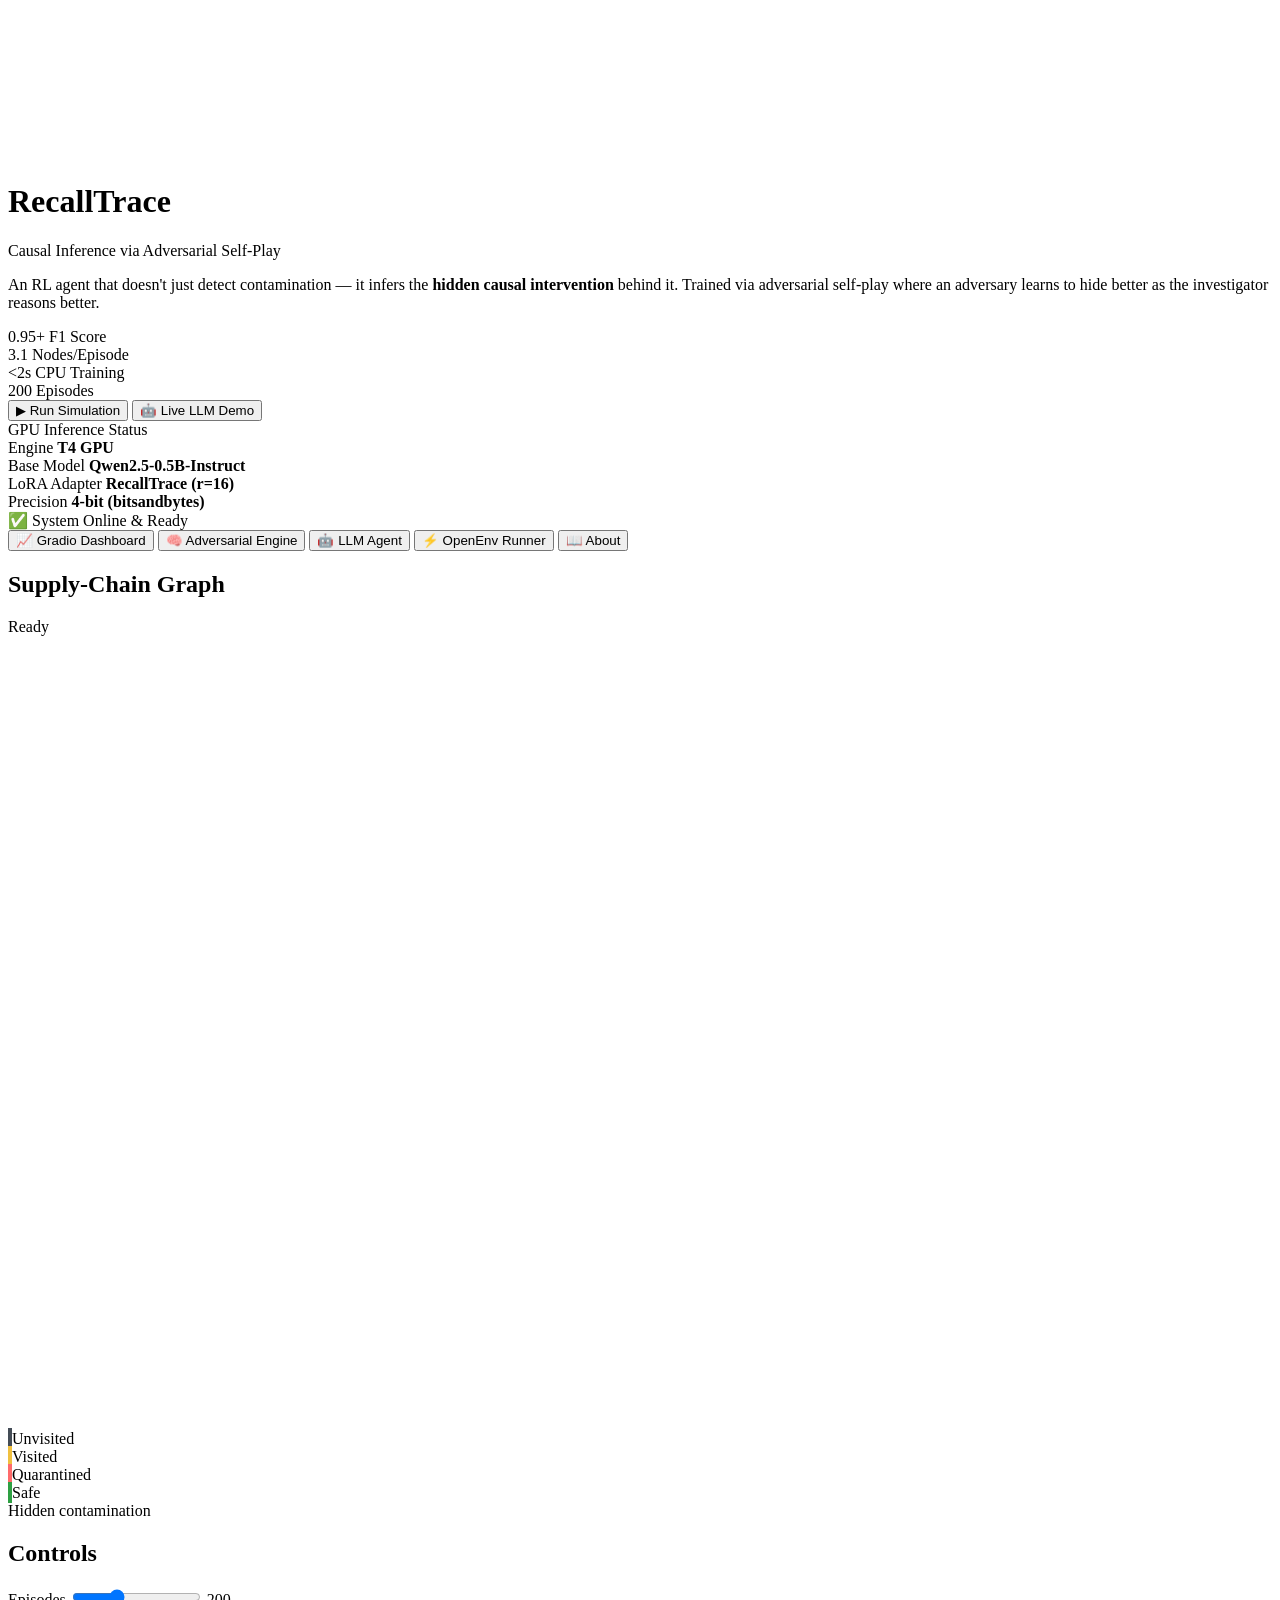
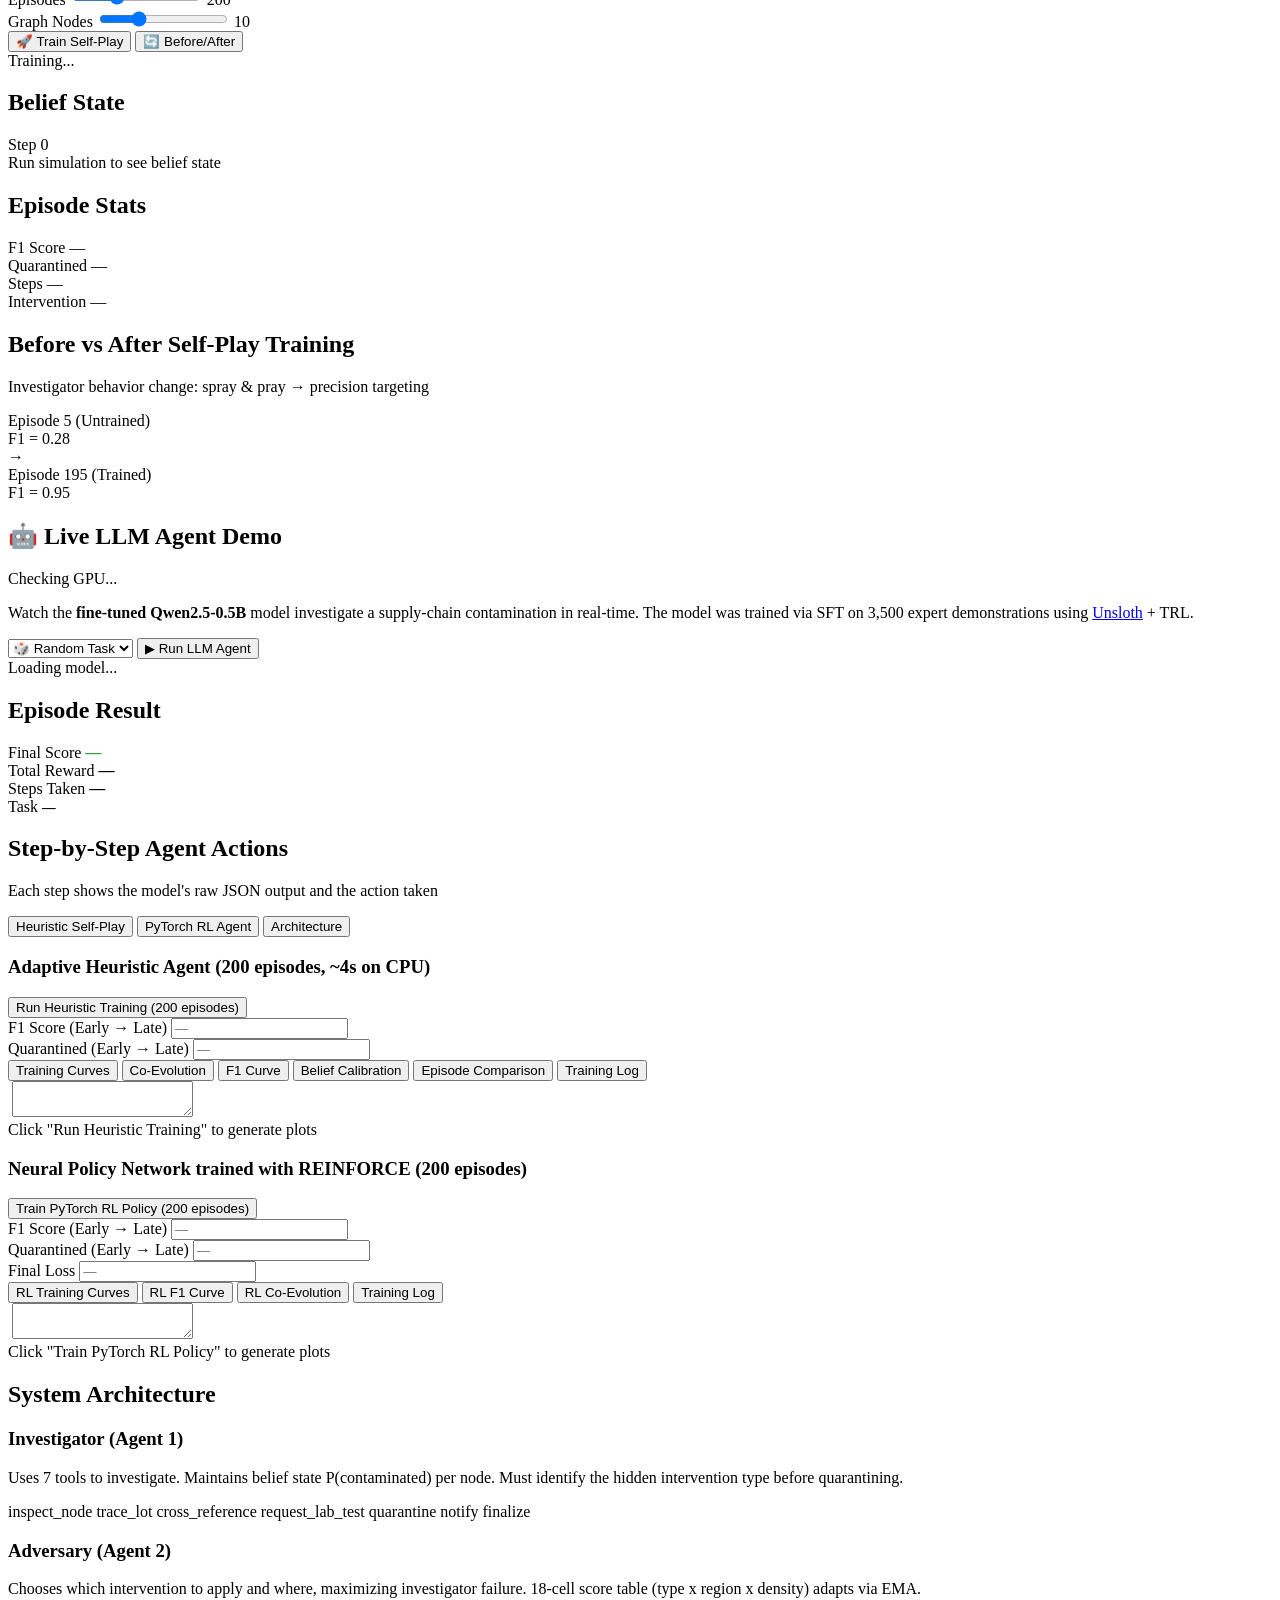
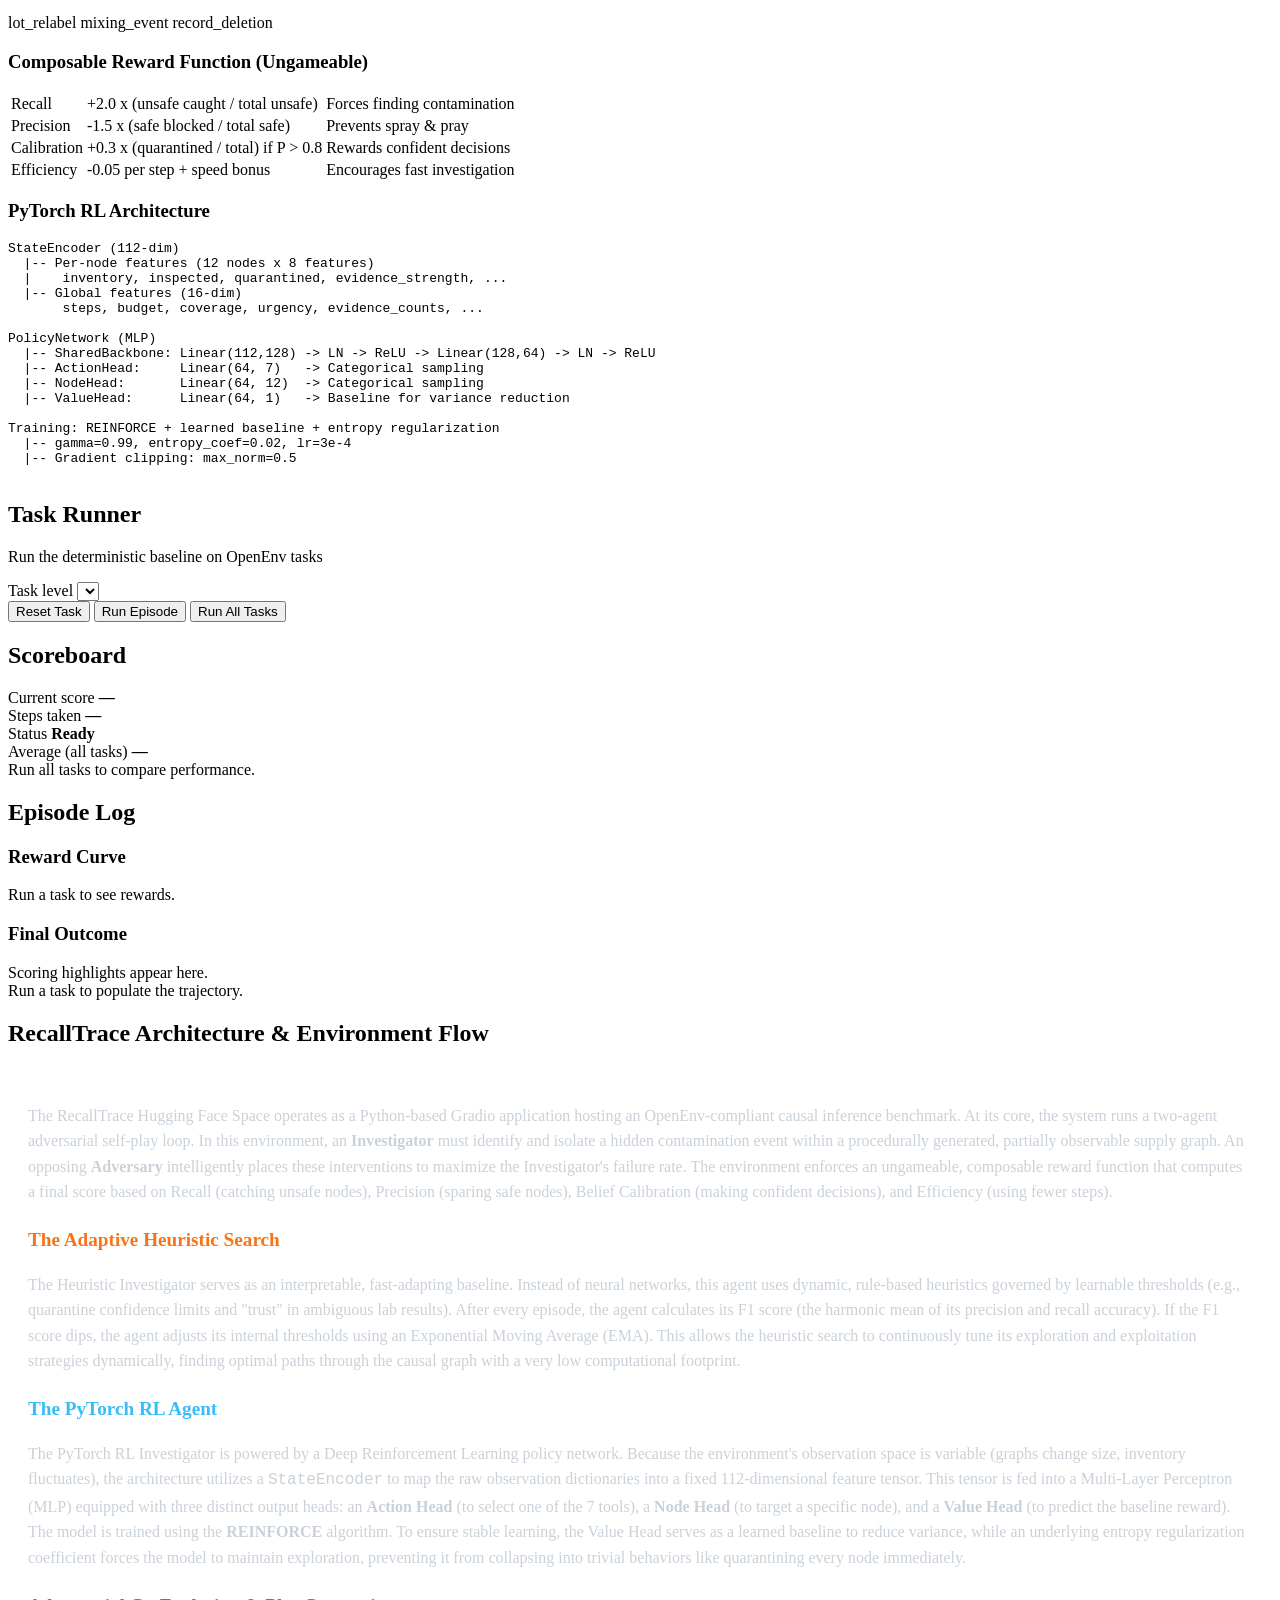
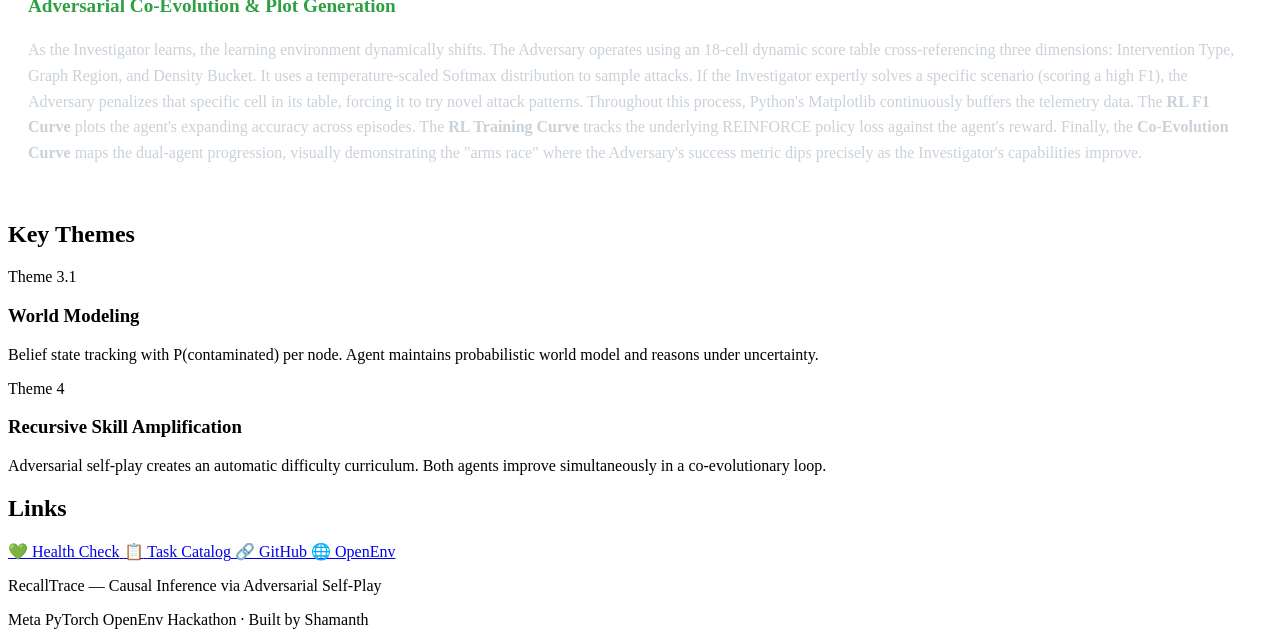
==== server/static/index.html @ dde51011 "feat: make Gradio Dashboard the default tab and add detailed architecture explanation" ====
<!DOCTYPE html>
<html lang="en">

<head>
  <meta charset="UTF-8">
  <meta name="viewport" content="width=device-width, initial-scale=1.0">
  <title>RecallTrace — Causal Inference via Adversarial Self-Play</title>
  <meta name="description"
    content="An RL agent that learns to infer hidden causal interventions in supply-chain contamination through adversarial self-play. Built for Meta PyTorch OpenEnv Hackathon.">
  <link rel="preconnect" href="https://fonts.googleapis.com">
  <link rel="preconnect" href="https://fonts.gstatic.com" crossorigin>
  <link
    href="https://fonts.googleapis.com/css2?family=Inter:wght@300;400;500;600;700;800;900&family=JetBrains+Mono:wght@400;500;600;700&display=swap"
    rel="stylesheet">
  <link rel="stylesheet" href="/static/styles.css?v=12">
</head>

<body>
  <!-- Particle canvas background -->
  <canvas id="particles-canvas"></canvas>

  <div class="page-shell">
    <!-- ===== HERO ===== -->
    <header class="hero" id="hero">
      <div class="hero-glow"></div>
      <div class="hero-layout">
        <div class="hero-content">
          <h1 class="animate-in delay-1">
            <span class="gradient-text">RecallTrace</span>
          </h1>
          <p class="hero-subtitle animate-in delay-2">Causal Inference via Adversarial Self-Play</p>
          <p class="hero-desc animate-in delay-3">
            An RL agent that doesn't just detect contamination — it infers the
            <strong>hidden causal intervention</strong> behind it. Trained via adversarial
            self-play where an adversary learns to hide better as the investigator reasons better.
          </p>
          <div class="hero-stats animate-in delay-4">
            <div class="stat-pill">
              <span class="stat-value" id="stat-f1">0.95+</span>
              <span class="stat-label">F1 Score</span>
            </div>
            <div class="stat-pill">
              <span class="stat-value" id="stat-nodes">3.1</span>
              <span class="stat-label">Nodes/Episode</span>
            </div>
            <div class="stat-pill">
              <span class="stat-value" id="stat-time">&lt;2s</span>
              <span class="stat-label">CPU Training</span>
            </div>
            <div class="stat-pill">
              <span class="stat-value" id="stat-episodes">200</span>
              <span class="stat-label">Episodes</span>
            </div>
          </div>
          <div class="hero-actions animate-in delay-5">
            <button class="btn btn-primary btn-glow" id="btn-run-simulation" onclick="switchTab('simulation')">
              <span class="btn-icon">▶</span> Run Simulation
            </button>
            <button class="btn btn-outline" onclick="switchTab('llmagent')">
              <span class="btn-icon">🤖</span> Live LLM Demo
            </button>
          </div>
        </div>

        <div class="hero-visual animate-in delay-3">
          <div class="glass-orb orb-1"></div>
          <div class="glass-orb orb-2"></div>
          <div class="hero-card">
            <div class="hc-header">
              <span class="hc-dot"></span>
              <span>GPU Inference Status</span>
            </div>
            <div class="hc-body">
              <div class="hc-line"><span>Engine</span> <strong>T4 GPU</strong></div>
              <div class="hc-line"><span>Base Model</span> <strong>Qwen2.5-0.5B-Instruct</strong></div>
              <div class="hc-line"><span>LoRA Adapter</span> <strong>RecallTrace (r=16)</strong></div>
              <div class="hc-line"><span>Precision</span> <strong>4-bit (bitsandbytes)</strong></div>
              <div class="hc-line hc-success">✅ System Online & Ready</div>
            </div>
          </div>
        </div>
      </div>
    </header>

    <!-- ===== TAB NAV ===== -->
    <nav class="tab-nav" id="tab-nav">
      <button class="tab-btn active" data-tab="training" onclick="switchTab('training')">
        <span class="tab-icon">📈</span> Gradio Dashboard
      </button>
      <button class="tab-btn" data-tab="simulation" onclick="switchTab('simulation')">
        <span class="tab-icon">🧠</span> Adversarial Engine
      </button>
      <button class="tab-btn" data-tab="llmagent" onclick="switchTab('llmagent')">
        <span class="tab-icon">🤖</span> LLM Agent
      </button>
      <button class="tab-btn" data-tab="openenv" onclick="switchTab('openenv')">
        <span class="tab-icon">⚡</span> OpenEnv Runner
      </button>
      <button class="tab-btn" data-tab="about" onclick="switchTab('about')">
        <span class="tab-icon">📖</span> About
      </button>
    </nav>

    <!-- ===== ADVERSARIAL ENGINE TAB ===== -->
    <section class="tab-content" id="tab-simulation">
      <div class="sim-grid">
        <!-- Left: Graph Visualization -->
        <div class="panel glass-panel">
          <div class="panel-header">
            <h2>Supply-Chain Graph</h2>
            <div class="panel-badge" id="sim-status-badge">Ready</div>
          </div>
          <div class="graph-container" id="graph-container">
            <svg id="graph-svg" viewBox="0 0 800 500" preserveAspectRatio="xMidYMid meet">
              <defs>
                <filter id="glow">
                  <feGaussianBlur stdDeviation="3" result="coloredBlur" />
                  <feMerge>
                    <feMergeNode in="coloredBlur" />
                    <feMergeNode in="SourceGraphic" />
                  </feMerge>
                </filter>
                <filter id="glow-strong">
                  <feGaussianBlur stdDeviation="6" result="coloredBlur" />
                  <feMerge>
                    <feMergeNode in="coloredBlur" />
                    <feMergeNode in="SourceGraphic" />
                  </feMerge>
                </filter>
                <marker id="arrowhead" markerWidth="10" markerHeight="7" refX="9" refY="3.5" orient="auto">
                  <polygon points="0 0, 10 3.5, 0 7" fill="rgba(255,255,255,0.2)" />
                </marker>
                <marker id="arrowhead-active" markerWidth="10" markerHeight="7" refX="9" refY="3.5" orient="auto">
                  <polygon points="0 0, 10 3.5, 0 7" fill="#58a6ff" />
                </marker>
                <linearGradient id="contam-gradient" x1="0%" y1="0%" x2="100%" y2="100%">
                  <stop offset="0%" style="stop-color:#ff6b6b;stop-opacity:0.4" />
                  <stop offset="100%" style="stop-color:#da3633;stop-opacity:0.1" />
                </linearGradient>
              </defs>
              <g id="graph-edges"></g>
              <g id="graph-nodes"></g>
              <g id="graph-labels"></g>
              <g id="graph-overlays"></g>
            </svg>
            <!-- Legend -->
            <div class="graph-legend">
              <div class="legend-item"><span class="legend-dot"
                  style="background:#21262d;border:2px solid #444c56"></span> Unvisited</div>
              <div class="legend-item"><span class="legend-dot"
                  style="background:#2d2a1a;border:2px solid #f0c040"></span> Visited</div>
              <div class="legend-item"><span class="legend-dot"
                  style="background:#da3633;border:2px solid #ff6b6b"></span> Quarantined</div>
              <div class="legend-item"><span class="legend-dot"
                  style="background:#1a3a2a;border:2px solid #2ea043"></span> Safe</div>
              <div class="legend-item"><span class="legend-ring"></span> Hidden contamination</div>
            </div>
          </div>
        </div>

        <!-- Right: Controls + Belief State -->
        <div class="sim-right">
          <!-- Controls -->
          <div class="panel glass-panel">
            <div class="panel-header">
              <h2>Controls</h2>
            </div>
            <div class="control-group">
              <div class="control-row">
                <label class="control-label">Episodes</label>
                <input type="range" id="episode-slider" min="50" max="500" value="200" step="50" class="range-input">
                <span class="range-value" id="episode-value">200</span>
              </div>
              <div class="control-row">
                <label class="control-label">Graph Nodes</label>
                <input type="range" id="nodes-slider" min="6" max="20" value="10" step="2" class="range-input">
                <span class="range-value" id="nodes-value">10</span>
              </div>
              <div class="btn-group">
                <button class="btn btn-primary btn-glow" id="btn-train" onclick="runSelfPlay()">
                  <span class="btn-icon">🚀</span> Train Self-Play
                </button>
                <button class="btn btn-secondary" id="btn-replay" onclick="runReplay()">
                  <span class="btn-icon">🔄</span> Before/After
                </button>
              </div>
            </div>
            <!-- Progress -->
            <div class="progress-container hidden" id="progress-container">
              <div class="progress-bar">
                <div class="progress-fill" id="progress-fill"></div>
              </div>
              <span class="progress-text" id="progress-text">Training...</span>
            </div>
          </div>

          <!-- Belief State -->
          <div class="panel glass-panel">
            <div class="panel-header">
              <h2>Belief State</h2>
              <div class="panel-badge" id="belief-step">Step 0</div>
            </div>
            <div class="belief-bars" id="belief-bars">
              <div class="belief-empty">Run simulation to see belief state</div>
            </div>
          </div>

          <!-- Episode Stats -->
          <div class="panel glass-panel">
            <div class="panel-header">
              <h2>Episode Stats</h2>
            </div>
            <div class="stats-grid" id="episode-stats">
              <div class="mini-stat">
                <span class="mini-stat-label">F1 Score</span>
                <span class="mini-stat-value" id="ep-f1">—</span>
              </div>
              <div class="mini-stat">
                <span class="mini-stat-label">Quarantined</span>
                <span class="mini-stat-value" id="ep-quarantined">—</span>
              </div>
              <div class="mini-stat">
                <span class="mini-stat-label">Steps</span>
                <span class="mini-stat-value" id="ep-steps">—</span>
              </div>
              <div class="mini-stat">
                <span class="mini-stat-label">Intervention</span>
                <span class="mini-stat-value" id="ep-intervention">—</span>
              </div>
            </div>
          </div>
        </div>
      </div>

      <!-- Before / After Comparison -->
      <div class="panel glass-panel comparison-panel hidden" id="comparison-panel">
        <div class="panel-header">
          <h2>Before vs After Self-Play Training</h2>
          <p class="panel-subtitle">Investigator behavior change: spray & pray → precision targeting</p>
        </div>
        <div class="comparison-grid">
          <div class="comparison-card bad">
            <div class="comparison-title">
              <span class="comparison-dot red"></span>
              Episode <span id="comp-early-ep">5</span> (Untrained)
            </div>
            <div class="comparison-f1" id="comp-early-f1">F1 = 0.28</div>
            <div class="comparison-stats" id="comp-early-stats"></div>
          </div>
          <div class="comparison-arrow">→</div>
          <div class="comparison-card good">
            <div class="comparison-title">
              <span class="comparison-dot green"></span>
              Episode <span id="comp-late-ep">195</span> (Trained)
            </div>
            <div class="comparison-f1" id="comp-late-f1">F1 = 0.95</div>
            <div class="comparison-stats" id="comp-late-stats"></div>
          </div>
        </div>
      </div>
    </section>

    <!-- ===== LLM AGENT TAB ===== -->
    <section class="tab-content" id="tab-llmagent">
      <div class="llm-hero">
        <div class="panel glass-panel">
          <div class="panel-header">
            <h2>🤖 Live LLM Agent Demo</h2>
            <div class="panel-badge" id="llm-status-badge">Checking GPU...</div>
          </div>
          <p class="llm-desc">
            Watch the <strong>fine-tuned Qwen2.5-0.5B</strong> model investigate a supply-chain
            contamination in real-time. The model was trained via SFT on 3,500 expert demonstrations
            using <a href="https://github.com/unslothai/unsloth" target="_blank">Unsloth</a> + TRL.
          </p>
          <div class="llm-controls">
            <select id="llm-task-select" class="llm-select">
              <option value="">🎲 Random Task</option>
            </select>
            <button class="btn btn-primary btn-glow" id="btn-llm-run" onclick="runLLMEpisode()">
              <span class="btn-icon">▶</span> Run LLM Agent
            </button>
          </div>
          <div class="progress-container hidden" id="llm-progress">
            <div class="progress-bar">
              <div class="progress-fill" id="llm-progress-fill"></div>
            </div>
            <span class="progress-text" id="llm-progress-text">Loading model...</span>
          </div>
        </div>
      </div>

      <!-- Results -->
      <div class="llm-results hidden" id="llm-results">
        <!-- Score Cards -->
        <div class="panel glass-panel">
          <div class="panel-header">
            <h2>Episode Result</h2>
          </div>
          <div class="score-grid">
            <div class="score-card">
              <span>Final Score</span>
              <strong id="llm-score" style="color:#2ea043">—</strong>
            </div>
            <div class="score-card">
              <span>Total Reward</span>
              <strong id="llm-reward">—</strong>
            </div>
            <div class="score-card">
              <span>Steps Taken</span>
              <strong id="llm-steps">—</strong>
            </div>
            <div class="score-card">
              <span>Task</span>
              <strong id="llm-task-name" style="font-size:0.85em">—</strong>
            </div>
          </div>
        </div>

        <!-- Step-by-Step Log -->
        <div class="panel glass-panel">
          <div class="panel-header">
            <h2>Step-by-Step Agent Actions</h2>
            <p class="panel-subtitle">Each step shows the model's raw JSON output and the action taken</p>
          </div>
          <div id="llm-episode-log" class="oe-log-area"></div>
        </div>
      </div>
    </section>

    <!-- ===== GRADIO DASHBOARD TAB ===== -->
    <section class="tab-content active" id="tab-training">
      
      <!-- Inner Tabs -->
      <nav class="inner-tab-nav" id="gradio-tab-nav">
        <button class="inner-tab-btn active" data-tab="g-heuristic" onclick="switchGradioTab('g-heuristic')">Heuristic Self-Play</button>
        <button class="inner-tab-btn" data-tab="g-rl" onclick="switchGradioTab('g-rl')">PyTorch RL Agent</button>
        <button class="inner-tab-btn" data-tab="g-arch" onclick="switchGradioTab('g-arch')">Architecture</button>
      </nav>

      <!-- 1. Heuristic Tab -->
      <div class="gradio-tab-content active" id="tab-g-heuristic">
        <h3 class="gradio-section-title">Adaptive Heuristic Agent (200 episodes, ~4s on CPU)</h3>
        <button class="gradio-run-btn" id="btn-run-heuristic" onclick="runGradioHeuristic()">Run Heuristic Training (200 episodes)</button>
        
        <div class="gradio-stats-row">
          <div class="gradio-stat-box">
            <label>F1 Score (Early → Late)</label>
            <input type="text" id="g-heu-f1" readonly placeholder="—">
          </div>
          <div class="gradio-stat-box">
            <label>Quarantined (Early → Late)</label>
            <input type="text" id="g-heu-q" readonly placeholder="—">
          </div>
        </div>

        <nav class="plot-tab-nav" id="heu-plot-nav">
          <button class="plot-tab-btn active" onclick="switchPlot('heu', 'Training Curves', this)">Training Curves</button>
          <button class="plot-tab-btn" onclick="switchPlot('heu', 'Co-Evolution', this)">Co-Evolution</button>
          <button class="plot-tab-btn" onclick="switchPlot('heu', 'F1 Curve', this)">F1 Curve</button>
          <button class="plot-tab-btn" onclick="switchPlot('heu', 'Belief Calibration', this)">Belief Calibration</button>
          <button class="plot-tab-btn" onclick="switchPlot('heu', 'Episode Comparison', this)">Episode Comparison</button>
          <button class="plot-tab-btn" onclick="switchPlot('heu', 'Training Log', this)">Training Log</button>
        </nav>

        <div class="plot-container">
          <img id="heu-plot-img" class="gradio-plot-img hidden" src="" />
          <textarea id="heu-plot-log" class="gradio-log hidden" readonly></textarea>
          <div id="heu-plot-placeholder" class="chart-empty">Click "Run Heuristic Training" to generate plots</div>
        </div>
      </div>

      <!-- 2. PyTorch RL Agent Tab -->
      <div class="gradio-tab-content hidden" id="tab-g-rl">
        <h3 class="gradio-section-title">Neural Policy Network trained with REINFORCE (200 episodes)</h3>
        <button class="gradio-run-btn" id="btn-run-rl" onclick="runGradioRL()">Train PyTorch RL Policy (200 episodes)</button>
        
        <div class="gradio-stats-row">
          <div class="gradio-stat-box">
            <label>F1 Score (Early → Late)</label>
            <input type="text" id="g-rl-f1" readonly placeholder="—">
          </div>
          <div class="gradio-stat-box">
            <label>Quarantined (Early → Late)</label>
            <input type="text" id="g-rl-q" readonly placeholder="—">
          </div>
          <div class="gradio-stat-box">
            <label>Final Loss</label>
            <input type="text" id="g-rl-loss" readonly placeholder="—">
          </div>
        </div>

        <nav class="plot-tab-nav" id="rl-plot-nav">
          <button class="plot-tab-btn active" onclick="switchPlot('rl', 'RL Training Curves', this)">RL Training Curves</button>
          <button class="plot-tab-btn" onclick="switchPlot('rl', 'RL F1 Curve', this)">RL F1 Curve</button>
          <button class="plot-tab-btn" onclick="switchPlot('rl', 'RL Co-Evolution', this)">RL Co-Evolution</button>
          <button class="plot-tab-btn" onclick="switchPlot('rl', 'Training Log', this)">Training Log</button>
        </nav>

        <div class="plot-container">
          <img id="rl-plot-img" class="gradio-plot-img hidden" src="" />
          <textarea id="rl-plot-log" class="gradio-log hidden" readonly></textarea>
          <div id="rl-plot-placeholder" class="chart-empty">Click "Train PyTorch RL Policy" to generate plots</div>
        </div>
      </div>

      <!-- 3. Architecture Tab -->
      <div class="gradio-tab-content hidden" id="tab-g-arch">
        <div class="arch-container">
            <h2 class="arch-title">System Architecture</h2>

            <div class="arch-grid">
                <div class="arch-card">
                    <h3 class="arch-agent-1">Investigator (Agent 1)</h3>
                    <p>Uses 7 tools to investigate. Maintains belief state P(contaminated) per node. Must identify the hidden intervention type before quarantining.</p>
                    <div class="tool-badges">
                        <span class="tool-badge">inspect_node</span> <span class="tool-badge">trace_lot</span>
                        <span class="tool-badge">cross_reference</span> <span class="tool-badge">request_lab_test</span>
                        <span class="tool-badge">quarantine</span> <span class="tool-badge">notify</span> <span class="tool-badge">finalize</span>
                    </div>
                </div>

                <div class="arch-card">
                    <h3 class="arch-agent-2">Adversary (Agent 2)</h3>
                    <p>Chooses which intervention to apply and where, maximizing investigator failure. 18-cell score table (type x region x density) adapts via EMA.</p>
                    <div class="tool-badges">
                        <span class="adv-badge">lot_relabel</span> <span class="adv-badge">mixing_event</span> <span class="adv-badge">record_deletion</span>
                    </div>
                </div>
            </div>

            <div class="arch-reward-card">
                <h3 class="arch-reward-title">Composable Reward Function (Ungameable)</h3>
                <table class="arch-table">
                    <tr><td class="r-recall">Recall</td><td>+2.0 x (unsafe caught / total unsafe)</td><td class="r-desc">Forces finding contamination</td></tr>
                    <tr><td class="r-precision">Precision</td><td>-1.5 x (safe blocked / total safe)</td><td class="r-desc">Prevents spray & pray</td></tr>
                    <tr><td class="r-calib">Calibration</td><td>+0.3 x (quarantined / total) if P > 0.8</td><td class="r-desc">Rewards confident decisions</td></tr>
                    <tr><td class="r-eff">Efficiency</td><td>-0.05 per step + speed bonus</td><td class="r-desc">Encourages fast investigation</td></tr>
                </table>
            </div>

            <div class="arch-card">
                <h3 class="arch-rl-title">PyTorch RL Architecture</h3>
                <pre class="arch-pre">
StateEncoder (112-dim)
  |-- Per-node features (12 nodes x 8 features)
  |    inventory, inspected, quarantined, evidence_strength, ...
  |-- Global features (16-dim)
       steps, budget, coverage, urgency, evidence_counts, ...

PolicyNetwork (MLP)
  |-- SharedBackbone: Linear(112,128) -> LN -> ReLU -> Linear(128,64) -> LN -> ReLU
  |-- ActionHead:     Linear(64, 7)   -> Categorical sampling
  |-- NodeHead:       Linear(64, 12)  -> Categorical sampling
  |-- ValueHead:      Linear(64, 1)   -> Baseline for variance reduction

Training: REINFORCE + learned baseline + entropy regularization
  |-- gamma=0.99, entropy_coef=0.02, lr=3e-4
  |-- Gradient clipping: max_norm=0.5
                </pre>
            </div>
        </div>
      </div>
    </section>

    <!-- ===== OPENENV RUNNER TAB ===== -->
    <section class="tab-content" id="tab-openenv">
      <div class="openenv-grid">
        <div class="panel glass-panel">
          <div class="panel-header">
            <h2>Task Runner</h2>
            <p class="panel-subtitle">Run the deterministic baseline on OpenEnv tasks</p>
          </div>
          <div class="controls">
            <label class="field">
              <span>Task level</span>
              <select id="task-select"></select>
            </label>
            <div class="btn-group">
              <button id="reset-button" class="btn btn-secondary" onclick="resetTask()">Reset Task</button>
              <button id="run-button" class="btn btn-primary" onclick="runOpenEnvEpisode()">Run Episode</button>
              <button id="run-all-button" class="btn btn-outline" onclick="runAllTasks()">Run All Tasks</button>
            </div>
          </div>
          <div id="task-summary" class="task-summary-box"></div>
        </div>

        <div class="panel glass-panel">
          <div class="panel-header">
            <h2>Scoreboard</h2>
          </div>
          <div class="score-grid">
            <div class="score-card">
              <span>Current score</span>
              <strong id="current-score">—</strong>
            </div>
            <div class="score-card">
              <span>Steps taken</span>
              <strong id="current-steps">—</strong>
            </div>
            <div class="score-card">
              <span>Status</span>
              <strong id="current-status">Ready</strong>
            </div>
            <div class="score-card">
              <span>Average (all tasks)</span>
              <strong id="all-score">—</strong>
            </div>
          </div>
          <div id="all-results" class="all-results-box">Run all tasks to compare performance.</div>
        </div>

        <div class="panel glass-panel panel-wide">
          <div class="panel-header">
            <h2>Episode Log</h2>
          </div>
          <div class="oe-layout">
            <div class="oe-visuals">
              <div class="mini-panel-box">
                <h3>Reward Curve</h3>
                <div id="oe-reward-chart" class="oe-chart-area">Run a task to see rewards.</div>
              </div>
              <div class="mini-panel-box">
                <h3>Final Outcome</h3>
                <div id="oe-final-summary" class="oe-summary-area">Scoring highlights appear here.</div>
              </div>
            </div>
            <div id="oe-episode-log" class="oe-log-area">Run a task to populate the trajectory.</div>
          </div>
        </div>
      </div>
    </section>



    <!-- ===== ABOUT TAB ===== -->
    <section class="tab-content" id="tab-about">
      <div class="about-grid">
        <div class="panel glass-panel panel-wide">
          <div class="panel-header">
            <h2>RecallTrace Architecture & Environment Flow</h2>
          </div>
          <div style="padding: 20px; color: #c9d1d9; font-size: 1rem; line-height: 1.6;">
            <p style="margin-bottom: 20px;">The RecallTrace Hugging Face Space operates as a Python-based Gradio application hosting an OpenEnv-compliant causal inference benchmark. At its core, the system runs a two-agent adversarial self-play loop. In this environment, an <strong>Investigator</strong> must identify and isolate a hidden contamination event within a procedurally generated, partially observable supply graph. An opposing <strong>Adversary</strong> intelligently places these interventions to maximize the Investigator's failure rate. The environment enforces an ungameable, composable reward function that computes a final score based on Recall (catching unsafe nodes), Precision (sparing safe nodes), Belief Calibration (making confident decisions), and Efficiency (using fewer steps).</p>

            <h3 style="color: #f97316; margin-bottom: 12px; font-size: 1.2rem;">The Adaptive Heuristic Search</h3>
            <p style="margin-bottom: 20px;">The Heuristic Investigator serves as an interpretable, fast-adapting baseline. Instead of neural networks, this agent uses dynamic, rule-based heuristics governed by learnable thresholds (e.g., quarantine confidence limits and "trust" in ambiguous lab results). After every episode, the agent calculates its F1 score (the harmonic mean of its precision and recall accuracy). If the F1 score dips, the agent adjusts its internal thresholds using an Exponential Moving Average (EMA). This allows the heuristic search to continuously tune its exploration and exploitation strategies dynamically, finding optimal paths through the causal graph with a very low computational footprint.</p>

            <h3 style="color: #38bdf8; margin-bottom: 12px; font-size: 1.2rem;">The PyTorch RL Agent</h3>
            <p style="margin-bottom: 20px;">The PyTorch RL Investigator is powered by a Deep Reinforcement Learning policy network. Because the environment's observation space is variable (graphs change size, inventory fluctuates), the architecture utilizes a <code>StateEncoder</code> to map the raw observation dictionaries into a fixed 112-dimensional feature tensor. This tensor is fed into a Multi-Layer Perceptron (MLP) equipped with three distinct output heads: an <strong>Action Head</strong> (to select one of the 7 tools), a <strong>Node Head</strong> (to target a specific node), and a <strong>Value Head</strong> (to predict the baseline reward). The model is trained using the <strong>REINFORCE</strong> algorithm. To ensure stable learning, the Value Head serves as a learned baseline to reduce variance, while an underlying entropy regularization coefficient forces the model to maintain exploration, preventing it from collapsing into trivial behaviors like quarantining every node immediately.</p>

            <h3 style="color: #2ea043; margin-bottom: 12px; font-size: 1.2rem;">Adversarial Co-Evolution & Plot Generation</h3>
            <p>As the Investigator learns, the learning environment dynamically shifts. The Adversary operates using an 18-cell dynamic score table cross-referencing three dimensions: Intervention Type, Graph Region, and Density Bucket. It uses a temperature-scaled Softmax distribution to sample attacks. If the Investigator expertly solves a specific scenario (scoring a high F1), the Adversary penalizes that specific cell in its table, forcing it to try novel attack patterns. Throughout this process, Python's Matplotlib continuously buffers the telemetry data. The <strong>RL F1 Curve</strong> plots the agent's expanding accuracy across episodes. The <strong>RL Training Curve</strong> tracks the underlying REINFORCE policy loss against the agent's reward. Finally, the <strong>Co-Evolution Curve</strong> maps the dual-agent progression, visually demonstrating the "arms race" where the Adversary's success metric dips precisely as the Investigator's capabilities improve.</p>
          </div>
        </div>

        <div class="panel glass-panel">
          <div class="panel-header">
            <h2>Key Themes</h2>
          </div>
          <div class="theme-cards">
            <div class="theme-card">
              <span class="theme-tag orange">Theme 3.1</span>
              <h3>World Modeling</h3>
              <p>Belief state tracking with P(contaminated) per node. Agent maintains probabilistic world model and
                reasons under uncertainty.</p>
            </div>
            <div class="theme-card">
              <span class="theme-tag teal">Theme 4</span>
              <h3>Recursive Skill Amplification</h3>
              <p>Adversarial self-play creates an automatic difficulty curriculum. Both agents improve simultaneously in
                a co-evolutionary loop.</p>
            </div>
          </div>
        </div>

        <div class="panel glass-panel">
          <div class="panel-header">
            <h2>Links</h2>
          </div>
          <div class="link-grid">
            <a href="/health" target="_blank" class="link-card">
              <span class="link-icon">💚</span>
              <span>Health Check</span>
            </a>
            <a href="/tasks" target="_blank" class="link-card">
              <span class="link-icon">📋</span>
              <span>Task Catalog</span>
            </a>
            <a href="https://github.com/MS-Shamanth/recalltrace-openenv" target="_blank" class="link-card">
              <span class="link-icon">🔗</span>
              <span>GitHub</span>
            </a>
            <a href="https://github.com/openenvai/openenv" target="_blank" class="link-card">
              <span class="link-icon">🌐</span>
              <span>OpenEnv</span>
            </a>
          </div>
        </div>
      </div>
    </section>

    <!-- ===== FOOTER ===== -->
    <footer class="footer">
      <p>RecallTrace — Causal Inference via Adversarial Self-Play</p>
      <p class="footer-sub">Meta PyTorch OpenEnv Hackathon · Built by Shamanth</p>
    </footer>
  </div>

  <script src="/static/app.js?v=12"></script>
</body>

</html>
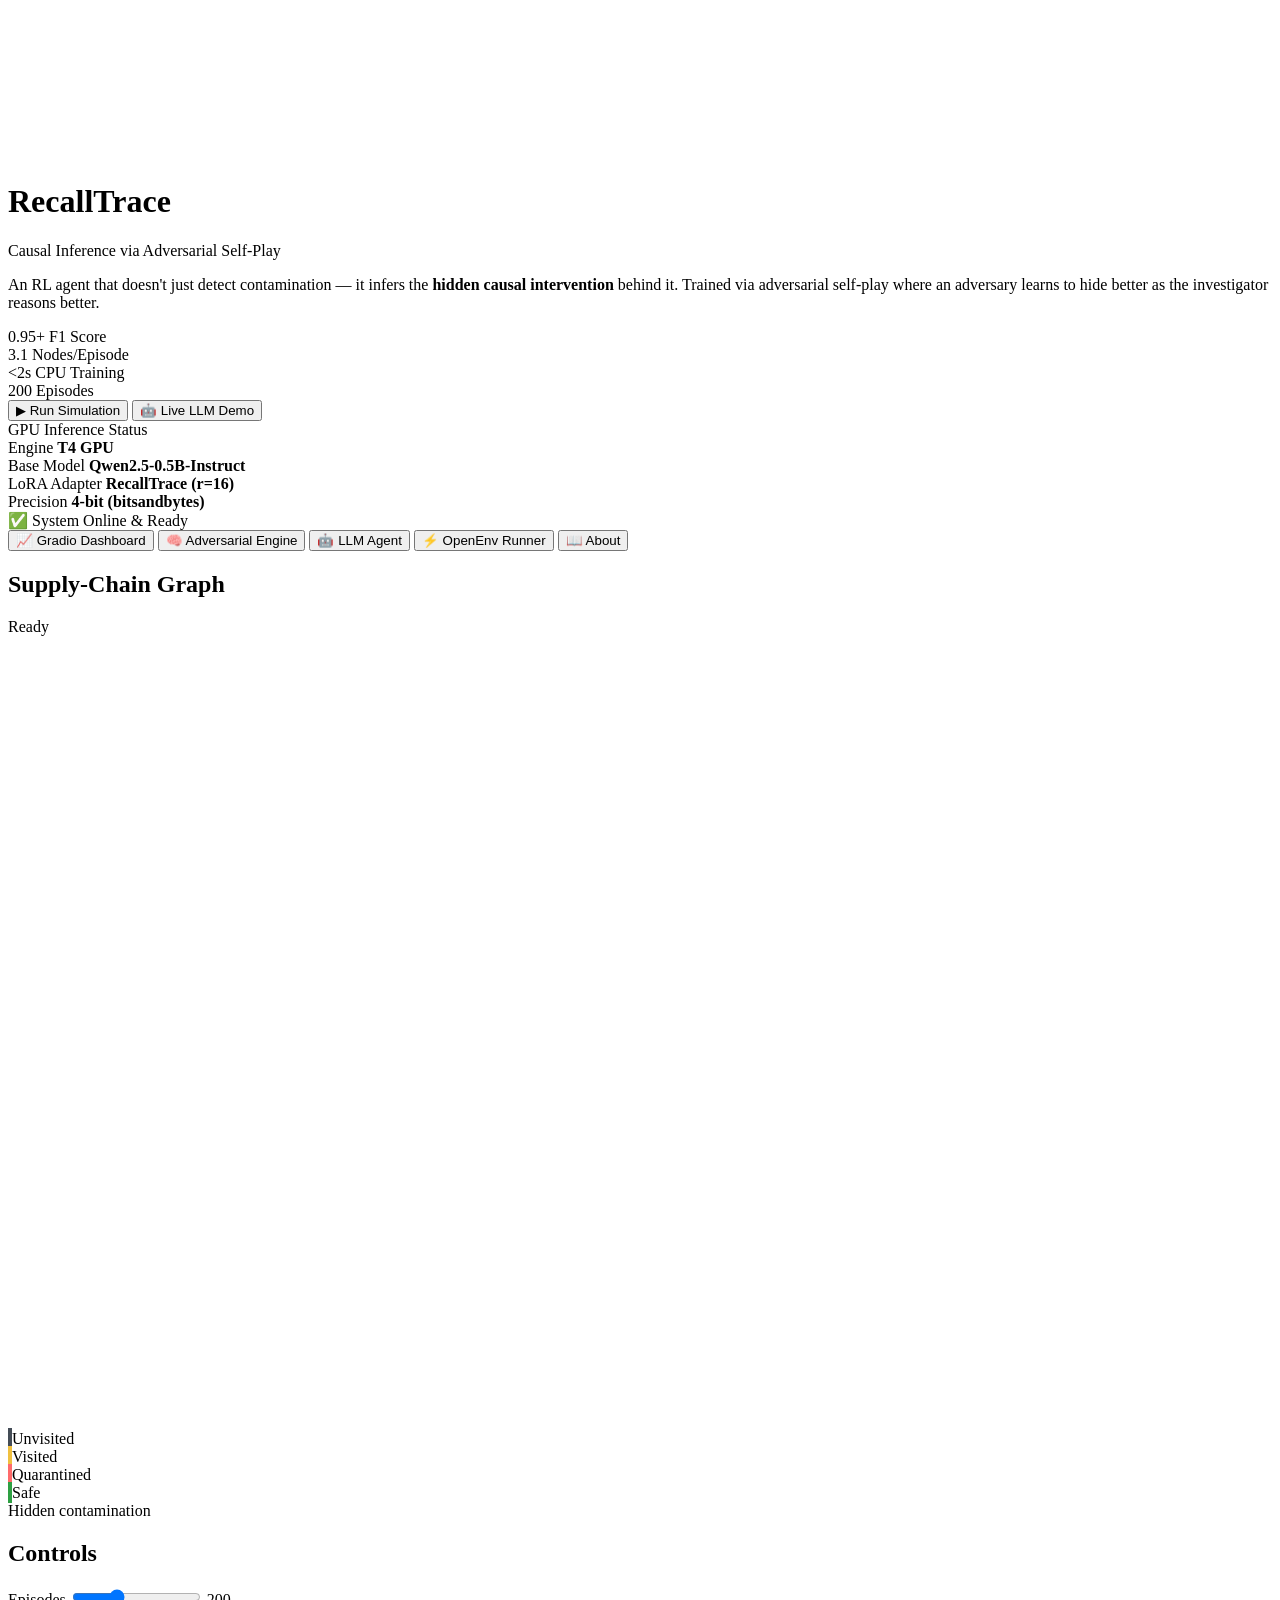
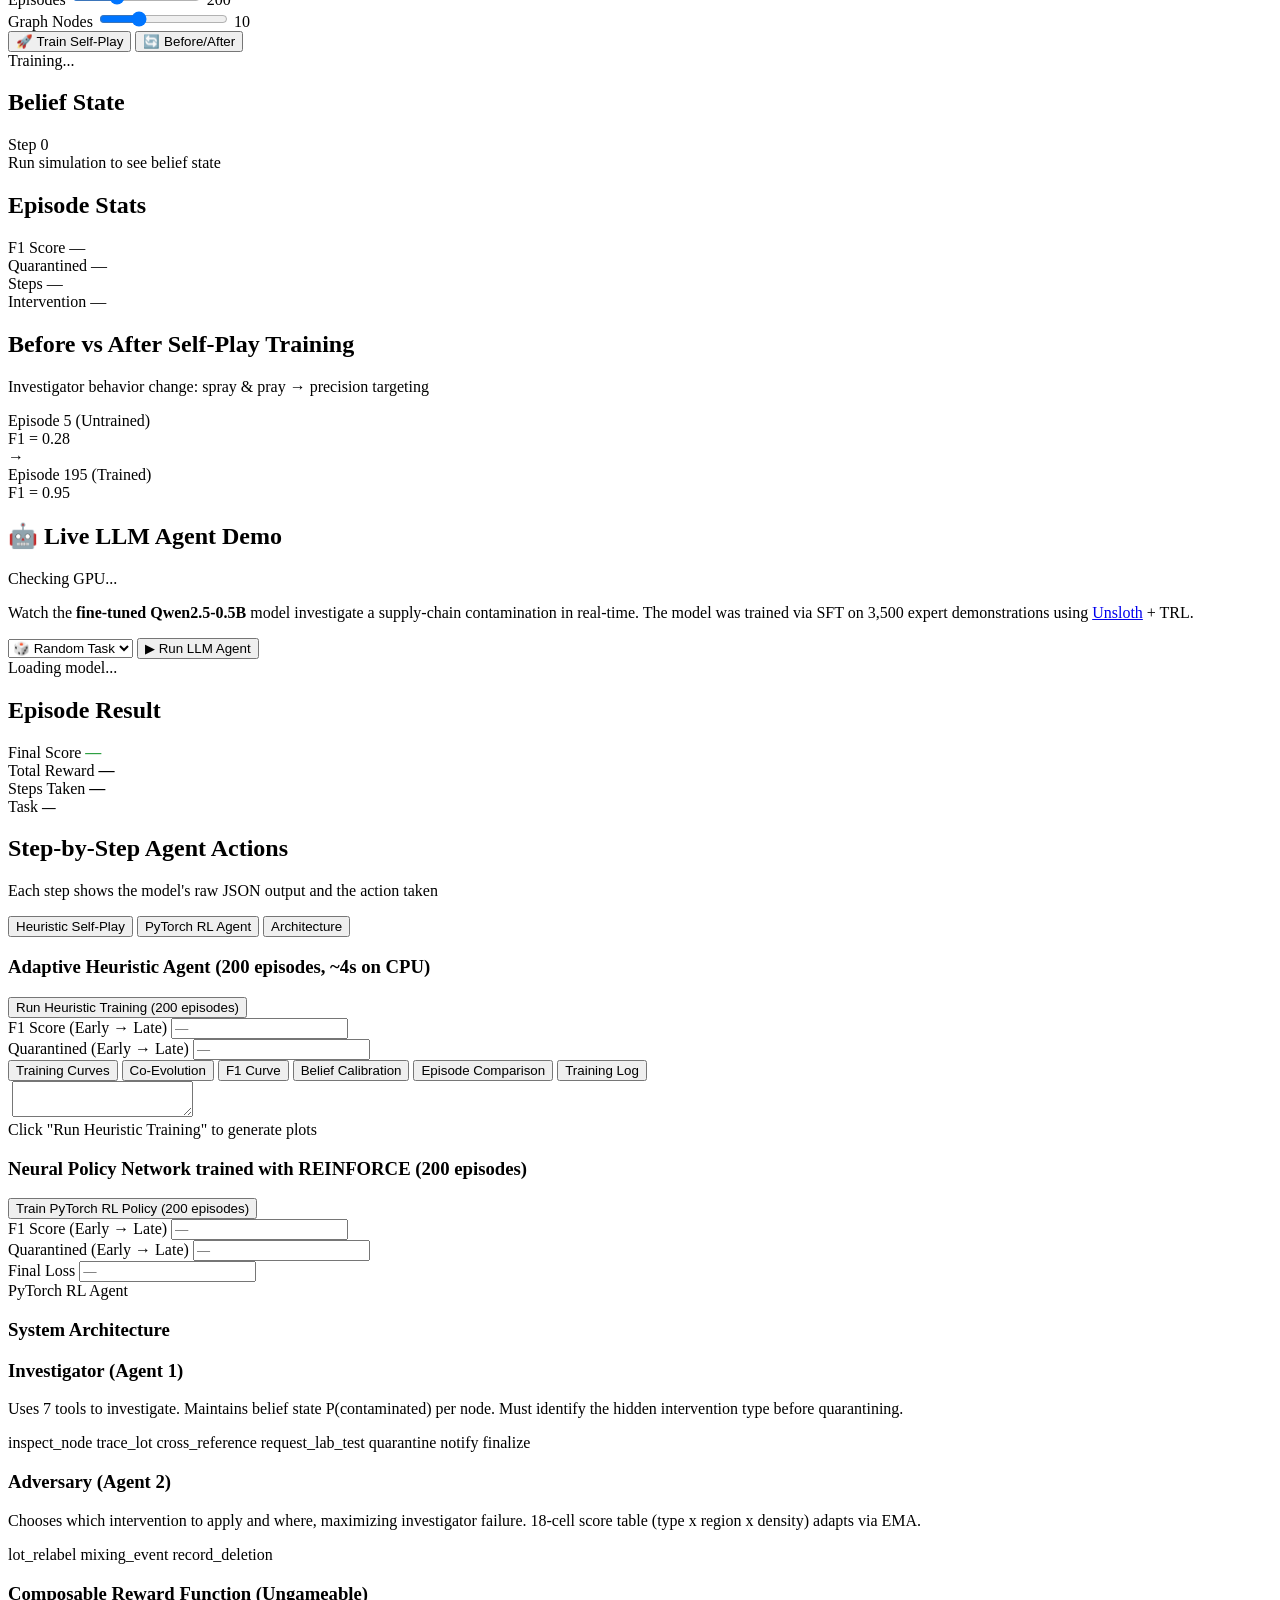
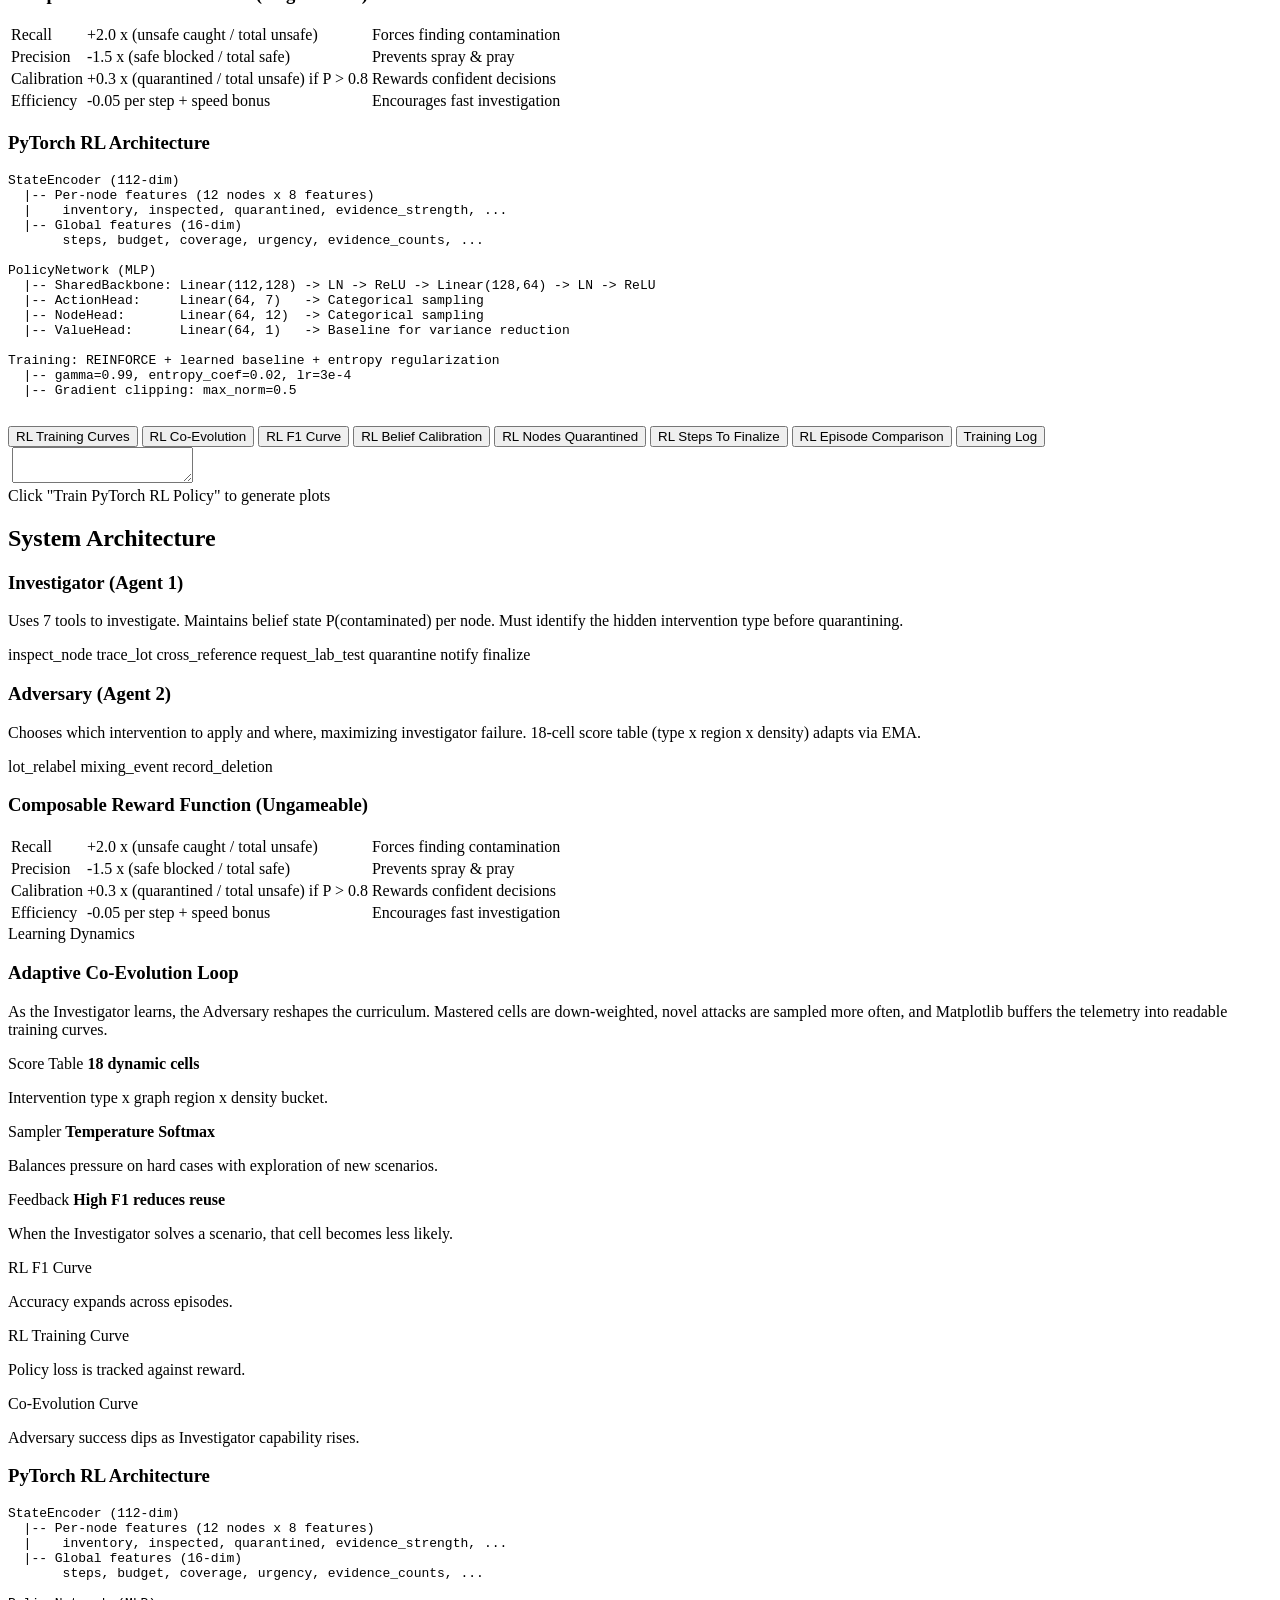
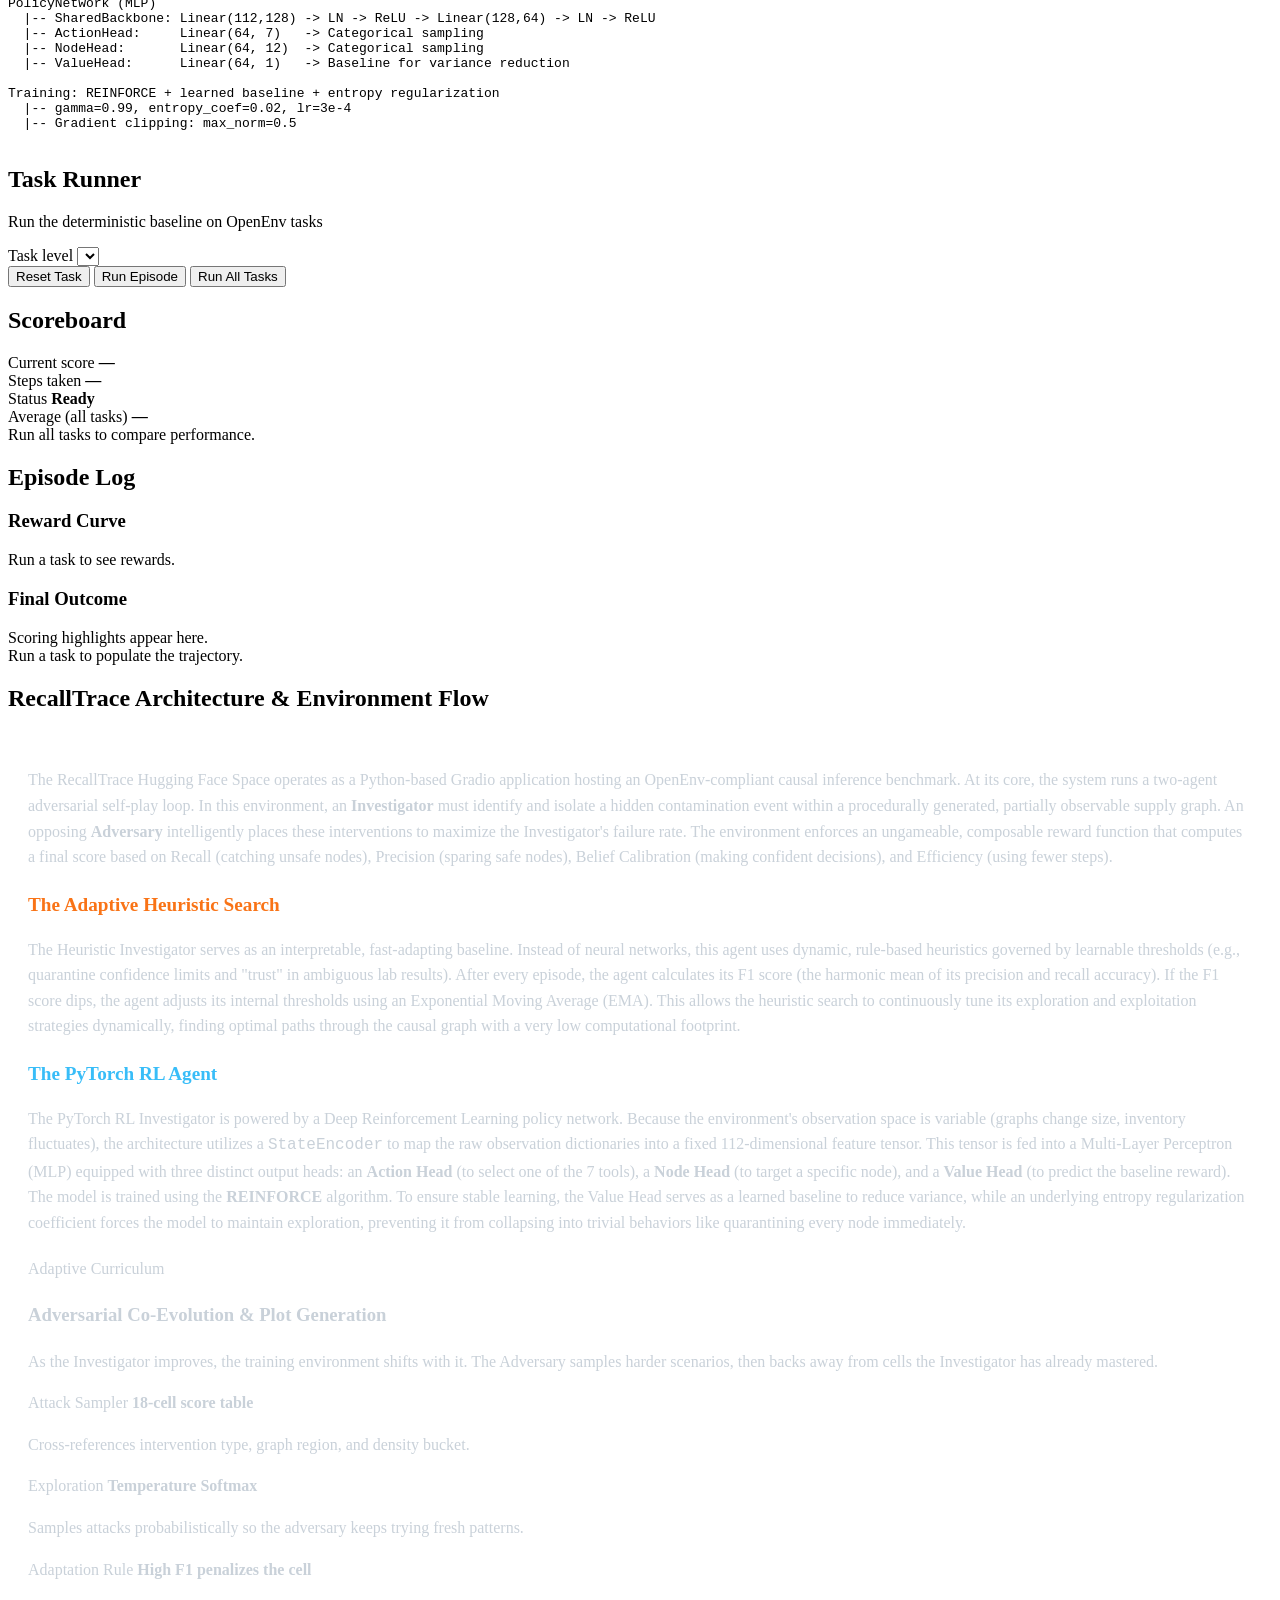
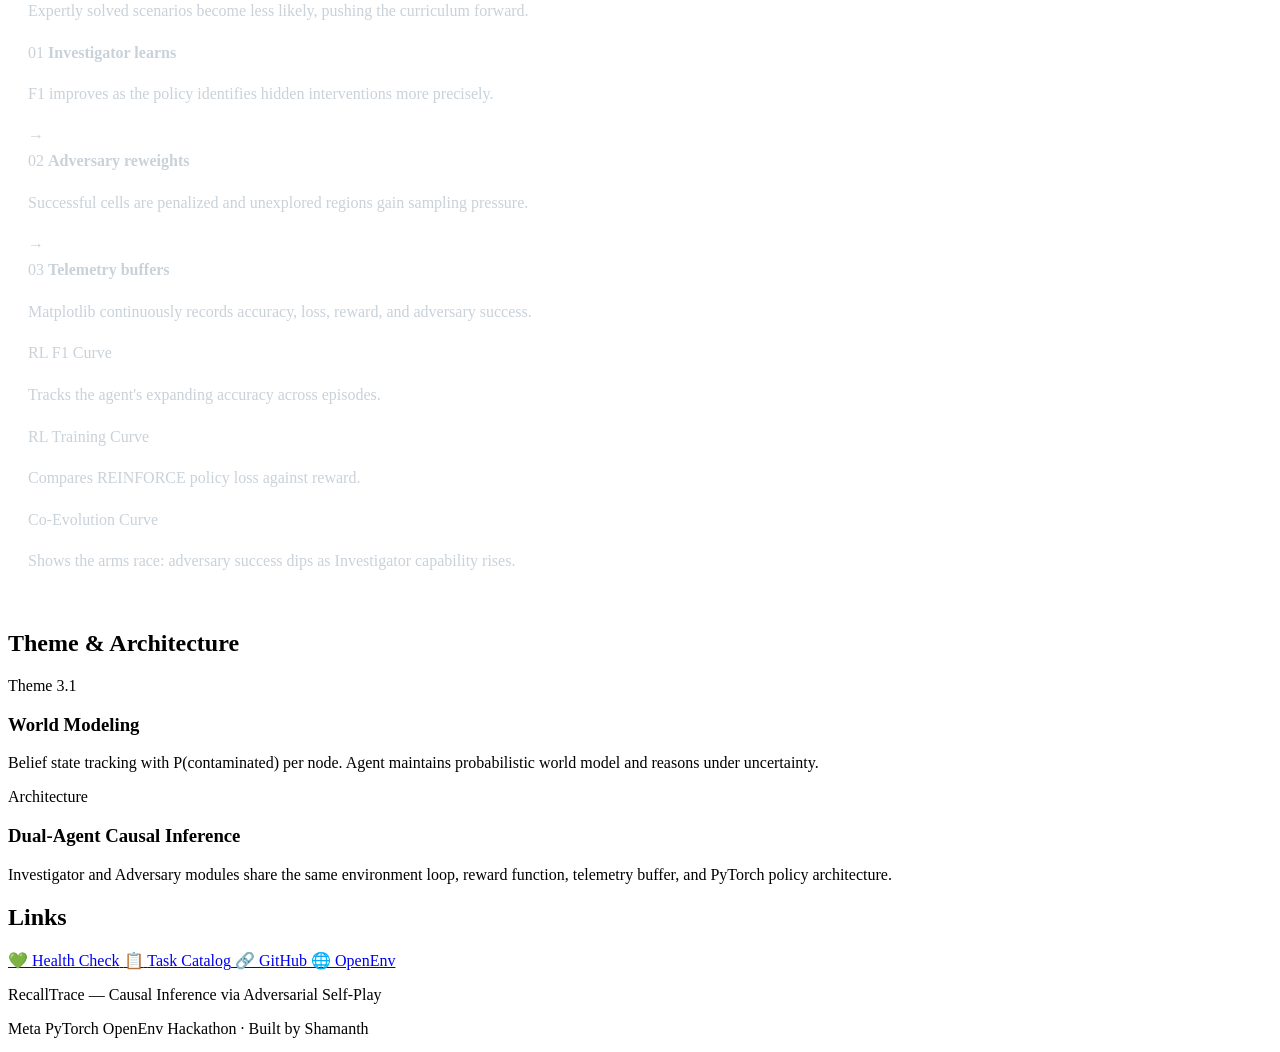
==== commit f4ff9ed2: "Update RecallTrace dashboard architecture" ====
--- a/server/static/index.html
+++ b/server/static/index.html
@@ -12,7 +12,7 @@
   <link
     href="https://fonts.googleapis.com/css2?family=Inter:wght@300;400;500;600;700;800;900&family=JetBrains+Mono:wght@400;500;600;700&display=swap"
     rel="stylesheet">
-  <link rel="stylesheet" href="/static/styles.css?v=12">
+  <link rel="stylesheet" href="/static/styles.css?v=14">
 </head>
 
 <body>
@@ -390,10 +390,78 @@
           </div>
         </div>
 
+        <section class="rl-architecture-panel">
+          <div class="rl-architecture-header">
+            <span class="section-kicker">PyTorch RL Agent</span>
+            <h3>System Architecture</h3>
+          </div>
+
+          <div class="arch-grid">
+            <div class="arch-card">
+              <h3 class="arch-agent-1">Investigator (Agent 1)</h3>
+              <p>Uses 7 tools to investigate. Maintains belief state P(contaminated) per node. Must identify the hidden intervention type before quarantining.</p>
+              <div class="tool-badges">
+                <span class="tool-badge">inspect_node</span>
+                <span class="tool-badge">trace_lot</span>
+                <span class="tool-badge">cross_reference</span>
+                <span class="tool-badge">request_lab_test</span>
+                <span class="tool-badge">quarantine</span>
+                <span class="tool-badge">notify</span>
+                <span class="tool-badge">finalize</span>
+              </div>
+            </div>
+
+            <div class="arch-card">
+              <h3 class="arch-agent-2">Adversary (Agent 2)</h3>
+              <p>Chooses which intervention to apply and where, maximizing investigator failure. 18-cell score table (type x region x density) adapts via EMA.</p>
+              <div class="tool-badges">
+                <span class="adv-badge">lot_relabel</span>
+                <span class="adv-badge">mixing_event</span>
+                <span class="adv-badge">record_deletion</span>
+              </div>
+            </div>
+          </div>
+
+          <div class="arch-reward-card">
+            <h3 class="arch-reward-title">Composable Reward Function (Ungameable)</h3>
+            <table class="arch-table">
+              <tr><td class="r-recall">Recall</td><td>+2.0 x (unsafe caught / total unsafe)</td><td class="r-desc">Forces finding contamination</td></tr>
+              <tr><td class="r-precision">Precision</td><td>-1.5 x (safe blocked / total safe)</td><td class="r-desc">Prevents spray &amp; pray</td></tr>
+              <tr><td class="r-calib">Calibration</td><td>+0.3 x (quarantined / total unsafe) if P &gt; 0.8</td><td class="r-desc">Rewards confident decisions</td></tr>
+              <tr><td class="r-eff">Efficiency</td><td>-0.05 per step + speed bonus</td><td class="r-desc">Encourages fast investigation</td></tr>
+            </table>
+          </div>
+
+          <div class="arch-card rl-network-card">
+            <h3 class="arch-rl-title">PyTorch RL Architecture</h3>
+            <pre class="arch-pre">
+StateEncoder (112-dim)
+  |-- Per-node features (12 nodes x 8 features)
+  |    inventory, inspected, quarantined, evidence_strength, ...
+  |-- Global features (16-dim)
+       steps, budget, coverage, urgency, evidence_counts, ...
+
+PolicyNetwork (MLP)
+  |-- SharedBackbone: Linear(112,128) -> LN -> ReLU -> Linear(128,64) -> LN -> ReLU
+  |-- ActionHead:     Linear(64, 7)   -> Categorical sampling
+  |-- NodeHead:       Linear(64, 12)  -> Categorical sampling
+  |-- ValueHead:      Linear(64, 1)   -> Baseline for variance reduction
+
+Training: REINFORCE + learned baseline + entropy regularization
+  |-- gamma=0.99, entropy_coef=0.02, lr=3e-4
+  |-- Gradient clipping: max_norm=0.5
+            </pre>
+          </div>
+        </section>
+
         <nav class="plot-tab-nav" id="rl-plot-nav">
           <button class="plot-tab-btn active" onclick="switchPlot('rl', 'RL Training Curves', this)">RL Training Curves</button>
+          <button class="plot-tab-btn" onclick="switchPlot('rl', 'RL Co-Evolution', this)">RL Co-Evolution</button>
           <button class="plot-tab-btn" onclick="switchPlot('rl', 'RL F1 Curve', this)">RL F1 Curve</button>
-          <button class="plot-tab-btn" onclick="switchPlot('rl', 'RL Co-Evolution', this)">RL Co-Evolution</button>
+          <button class="plot-tab-btn" onclick="switchPlot('rl', 'RL Belief Calibration', this)">RL Belief Calibration</button>
+          <button class="plot-tab-btn" onclick="switchPlot('rl', 'RL Nodes Quarantined', this)">RL Nodes Quarantined</button>
+          <button class="plot-tab-btn" onclick="switchPlot('rl', 'RL Steps To Finalize', this)">RL Steps To Finalize</button>
+          <button class="plot-tab-btn" onclick="switchPlot('rl', 'RL Episode Comparison', this)">RL Episode Comparison</button>
           <button class="plot-tab-btn" onclick="switchPlot('rl', 'Training Log', this)">Training Log</button>
         </nav>
 
@@ -434,10 +502,55 @@
                 <table class="arch-table">
                     <tr><td class="r-recall">Recall</td><td>+2.0 x (unsafe caught / total unsafe)</td><td class="r-desc">Forces finding contamination</td></tr>
                     <tr><td class="r-precision">Precision</td><td>-1.5 x (safe blocked / total safe)</td><td class="r-desc">Prevents spray & pray</td></tr>
-                    <tr><td class="r-calib">Calibration</td><td>+0.3 x (quarantined / total) if P > 0.8</td><td class="r-desc">Rewards confident decisions</td></tr>
+                    <tr><td class="r-calib">Calibration</td><td>+0.3 x (quarantined / total unsafe) if P > 0.8</td><td class="r-desc">Rewards confident decisions</td></tr>
                     <tr><td class="r-eff">Efficiency</td><td>-0.05 per step + speed bonus</td><td class="r-desc">Encourages fast investigation</td></tr>
                 </table>
             </div>
+
+            <section class="coevolution-explainer compact" aria-labelledby="arch-coevolution-title">
+                <div class="coevolution-heading">
+                    <span class="section-kicker">Learning Dynamics</span>
+                    <h3 id="arch-coevolution-title">Adaptive Co-Evolution Loop</h3>
+                    <p>
+                        As the Investigator learns, the Adversary reshapes the curriculum. Mastered
+                        cells are down-weighted, novel attacks are sampled more often, and Matplotlib
+                        buffers the telemetry into readable training curves.
+                    </p>
+                </div>
+
+                <div class="coevolution-grid">
+                    <article class="coevolution-card">
+                        <span class="card-label">Score Table</span>
+                        <strong>18 dynamic cells</strong>
+                        <p>Intervention type x graph region x density bucket.</p>
+                    </article>
+                    <article class="coevolution-card">
+                        <span class="card-label">Sampler</span>
+                        <strong>Temperature Softmax</strong>
+                        <p>Balances pressure on hard cases with exploration of new scenarios.</p>
+                    </article>
+                    <article class="coevolution-card">
+                        <span class="card-label">Feedback</span>
+                        <strong>High F1 reduces reuse</strong>
+                        <p>When the Investigator solves a scenario, that cell becomes less likely.</p>
+                    </article>
+                </div>
+
+                <div class="curve-cards">
+                    <div class="curve-card">
+                        <span>RL F1 Curve</span>
+                        <p>Accuracy expands across episodes.</p>
+                    </div>
+                    <div class="curve-card">
+                        <span>RL Training Curve</span>
+                        <p>Policy loss is tracked against reward.</p>
+                    </div>
+                    <div class="curve-card">
+                        <span>Co-Evolution Curve</span>
+                        <p>Adversary success dips as Investigator capability rises.</p>
+                    </div>
+                </div>
+            </section>
 
             <div class="arch-card">
                 <h3 class="arch-rl-title">PyTorch RL Architecture</h3>
@@ -549,14 +662,76 @@
             <h3 style="color: #38bdf8; margin-bottom: 12px; font-size: 1.2rem;">The PyTorch RL Agent</h3>
             <p style="margin-bottom: 20px;">The PyTorch RL Investigator is powered by a Deep Reinforcement Learning policy network. Because the environment's observation space is variable (graphs change size, inventory fluctuates), the architecture utilizes a <code>StateEncoder</code> to map the raw observation dictionaries into a fixed 112-dimensional feature tensor. This tensor is fed into a Multi-Layer Perceptron (MLP) equipped with three distinct output heads: an <strong>Action Head</strong> (to select one of the 7 tools), a <strong>Node Head</strong> (to target a specific node), and a <strong>Value Head</strong> (to predict the baseline reward). The model is trained using the <strong>REINFORCE</strong> algorithm. To ensure stable learning, the Value Head serves as a learned baseline to reduce variance, while an underlying entropy regularization coefficient forces the model to maintain exploration, preventing it from collapsing into trivial behaviors like quarantining every node immediately.</p>
 
-            <h3 style="color: #2ea043; margin-bottom: 12px; font-size: 1.2rem;">Adversarial Co-Evolution & Plot Generation</h3>
-            <p>As the Investigator learns, the learning environment dynamically shifts. The Adversary operates using an 18-cell dynamic score table cross-referencing three dimensions: Intervention Type, Graph Region, and Density Bucket. It uses a temperature-scaled Softmax distribution to sample attacks. If the Investigator expertly solves a specific scenario (scoring a high F1), the Adversary penalizes that specific cell in its table, forcing it to try novel attack patterns. Throughout this process, Python's Matplotlib continuously buffers the telemetry data. The <strong>RL F1 Curve</strong> plots the agent's expanding accuracy across episodes. The <strong>RL Training Curve</strong> tracks the underlying REINFORCE policy loss against the agent's reward. Finally, the <strong>Co-Evolution Curve</strong> maps the dual-agent progression, visually demonstrating the "arms race" where the Adversary's success metric dips precisely as the Investigator's capabilities improve.</p>
+            <section class="coevolution-explainer" aria-labelledby="coevolution-title">
+              <div class="coevolution-heading">
+                <span class="section-kicker">Adaptive Curriculum</span>
+                <h3 id="coevolution-title">Adversarial Co-Evolution &amp; Plot Generation</h3>
+                <p>
+                  As the Investigator improves, the training environment shifts with it. The
+                  Adversary samples harder scenarios, then backs away from cells the Investigator has
+                  already mastered.
+                </p>
+              </div>
+
+              <div class="coevolution-grid">
+                <article class="coevolution-card">
+                  <span class="card-label">Attack Sampler</span>
+                  <strong>18-cell score table</strong>
+                  <p>Cross-references intervention type, graph region, and density bucket.</p>
+                </article>
+                <article class="coevolution-card">
+                  <span class="card-label">Exploration</span>
+                  <strong>Temperature Softmax</strong>
+                  <p>Samples attacks probabilistically so the adversary keeps trying fresh patterns.</p>
+                </article>
+                <article class="coevolution-card">
+                  <span class="card-label">Adaptation Rule</span>
+                  <strong>High F1 penalizes the cell</strong>
+                  <p>Expertly solved scenarios become less likely, pushing the curriculum forward.</p>
+                </article>
+              </div>
+
+              <div class="coevolution-flow" aria-label="Co-evolution loop">
+                <div class="flow-step">
+                  <span>01</span>
+                  <strong>Investigator learns</strong>
+                  <p>F1 improves as the policy identifies hidden interventions more precisely.</p>
+                </div>
+                <div class="flow-connector" aria-hidden="true">&rarr;</div>
+                <div class="flow-step">
+                  <span>02</span>
+                  <strong>Adversary reweights</strong>
+                  <p>Successful cells are penalized and unexplored regions gain sampling pressure.</p>
+                </div>
+                <div class="flow-connector" aria-hidden="true">&rarr;</div>
+                <div class="flow-step">
+                  <span>03</span>
+                  <strong>Telemetry buffers</strong>
+                  <p>Matplotlib continuously records accuracy, loss, reward, and adversary success.</p>
+                </div>
+              </div>
+
+              <div class="curve-cards">
+                <div class="curve-card">
+                  <span>RL F1 Curve</span>
+                  <p>Tracks the agent's expanding accuracy across episodes.</p>
+                </div>
+                <div class="curve-card">
+                  <span>RL Training Curve</span>
+                  <p>Compares REINFORCE policy loss against reward.</p>
+                </div>
+                <div class="curve-card">
+                  <span>Co-Evolution Curve</span>
+                  <p>Shows the arms race: adversary success dips as Investigator capability rises.</p>
+                </div>
+              </div>
+            </section>
           </div>
         </div>
 
         <div class="panel glass-panel">
           <div class="panel-header">
-            <h2>Key Themes</h2>
+            <h2>Theme & Architecture</h2>
           </div>
           <div class="theme-cards">
             <div class="theme-card">
@@ -566,10 +741,10 @@
                 reasons under uncertainty.</p>
             </div>
             <div class="theme-card">
-              <span class="theme-tag teal">Theme 4</span>
-              <h3>Recursive Skill Amplification</h3>
-              <p>Adversarial self-play creates an automatic difficulty curriculum. Both agents improve simultaneously in
-                a co-evolutionary loop.</p>
+              <span class="theme-tag teal">Architecture</span>
+              <h3>Dual-Agent Causal Inference</h3>
+              <p>Investigator and Adversary modules share the same environment loop, reward function, telemetry buffer,
+                and PyTorch policy architecture.</p>
             </div>
           </div>
         </div>
@@ -607,7 +782,7 @@
     </footer>
   </div>
 
-  <script src="/static/app.js?v=12"></script>
+  <script src="/static/app.js?v=14"></script>
 </body>
 
-</html>+</html>
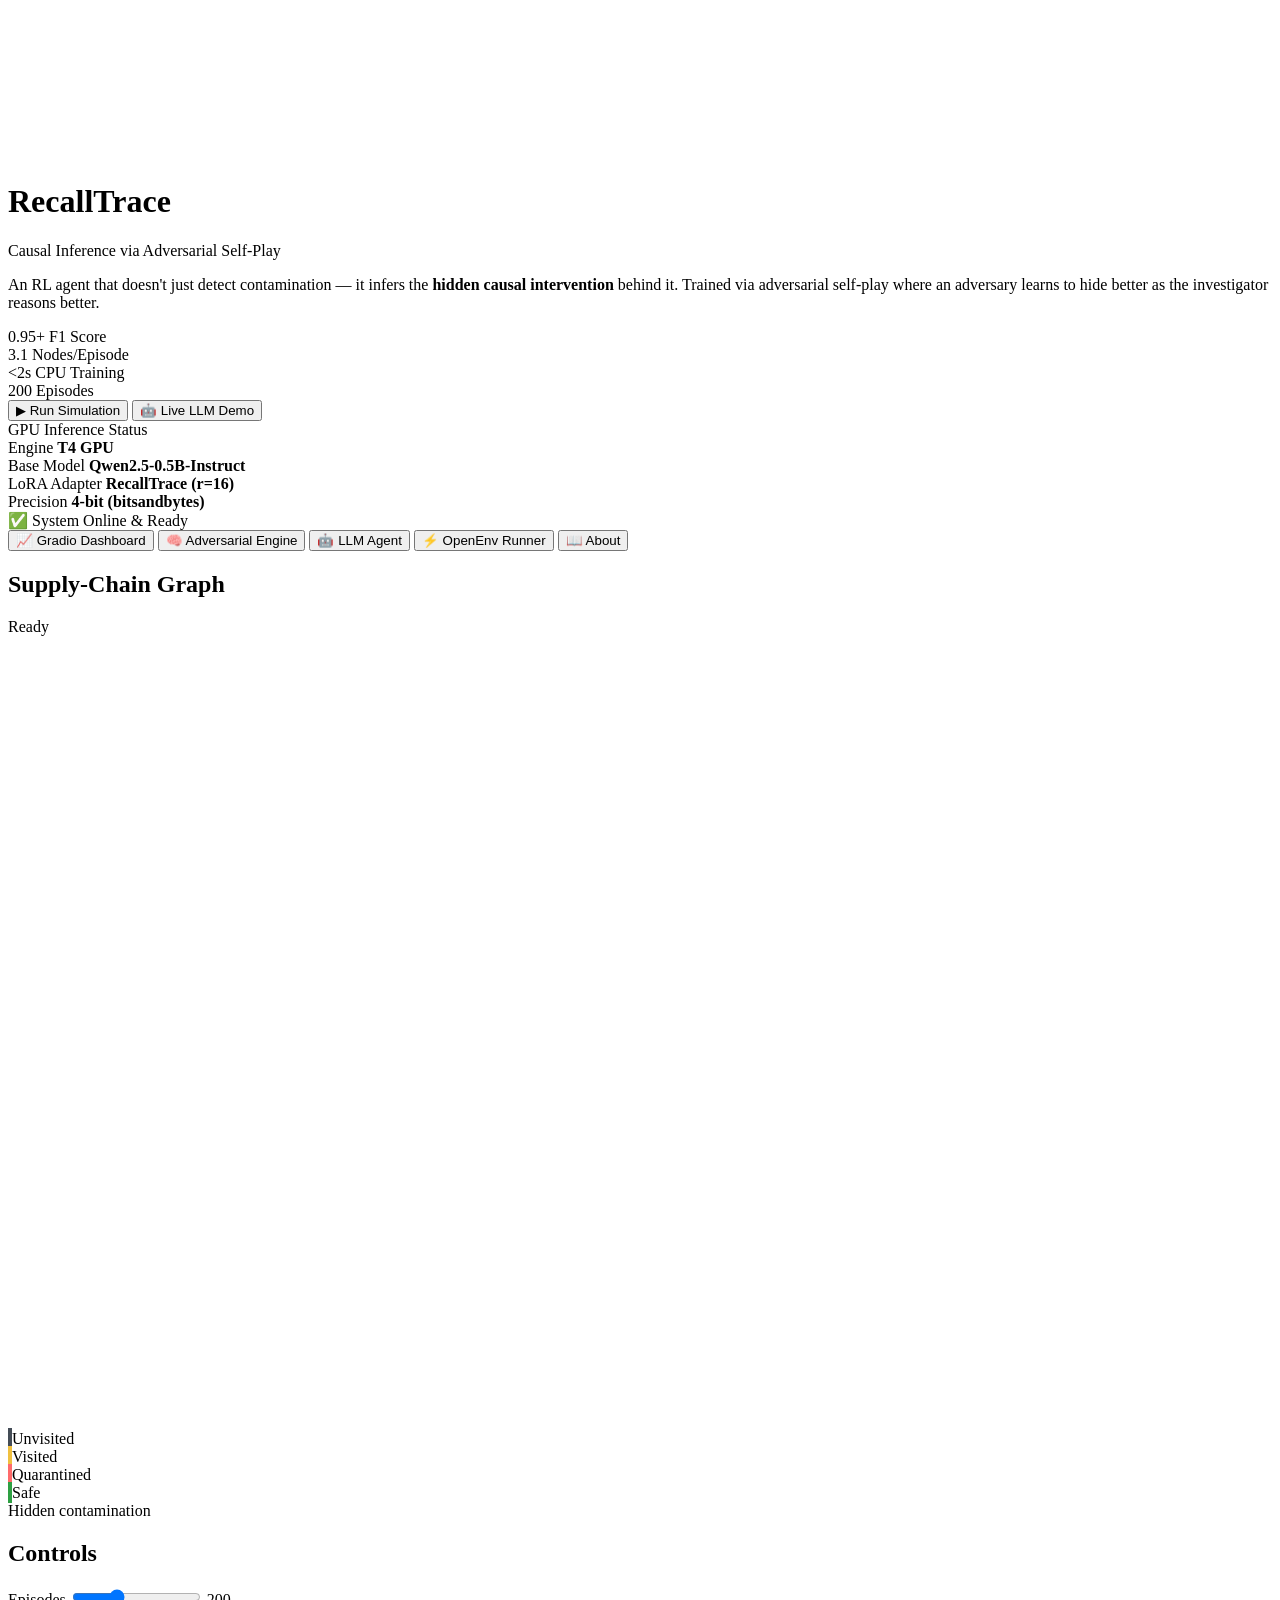
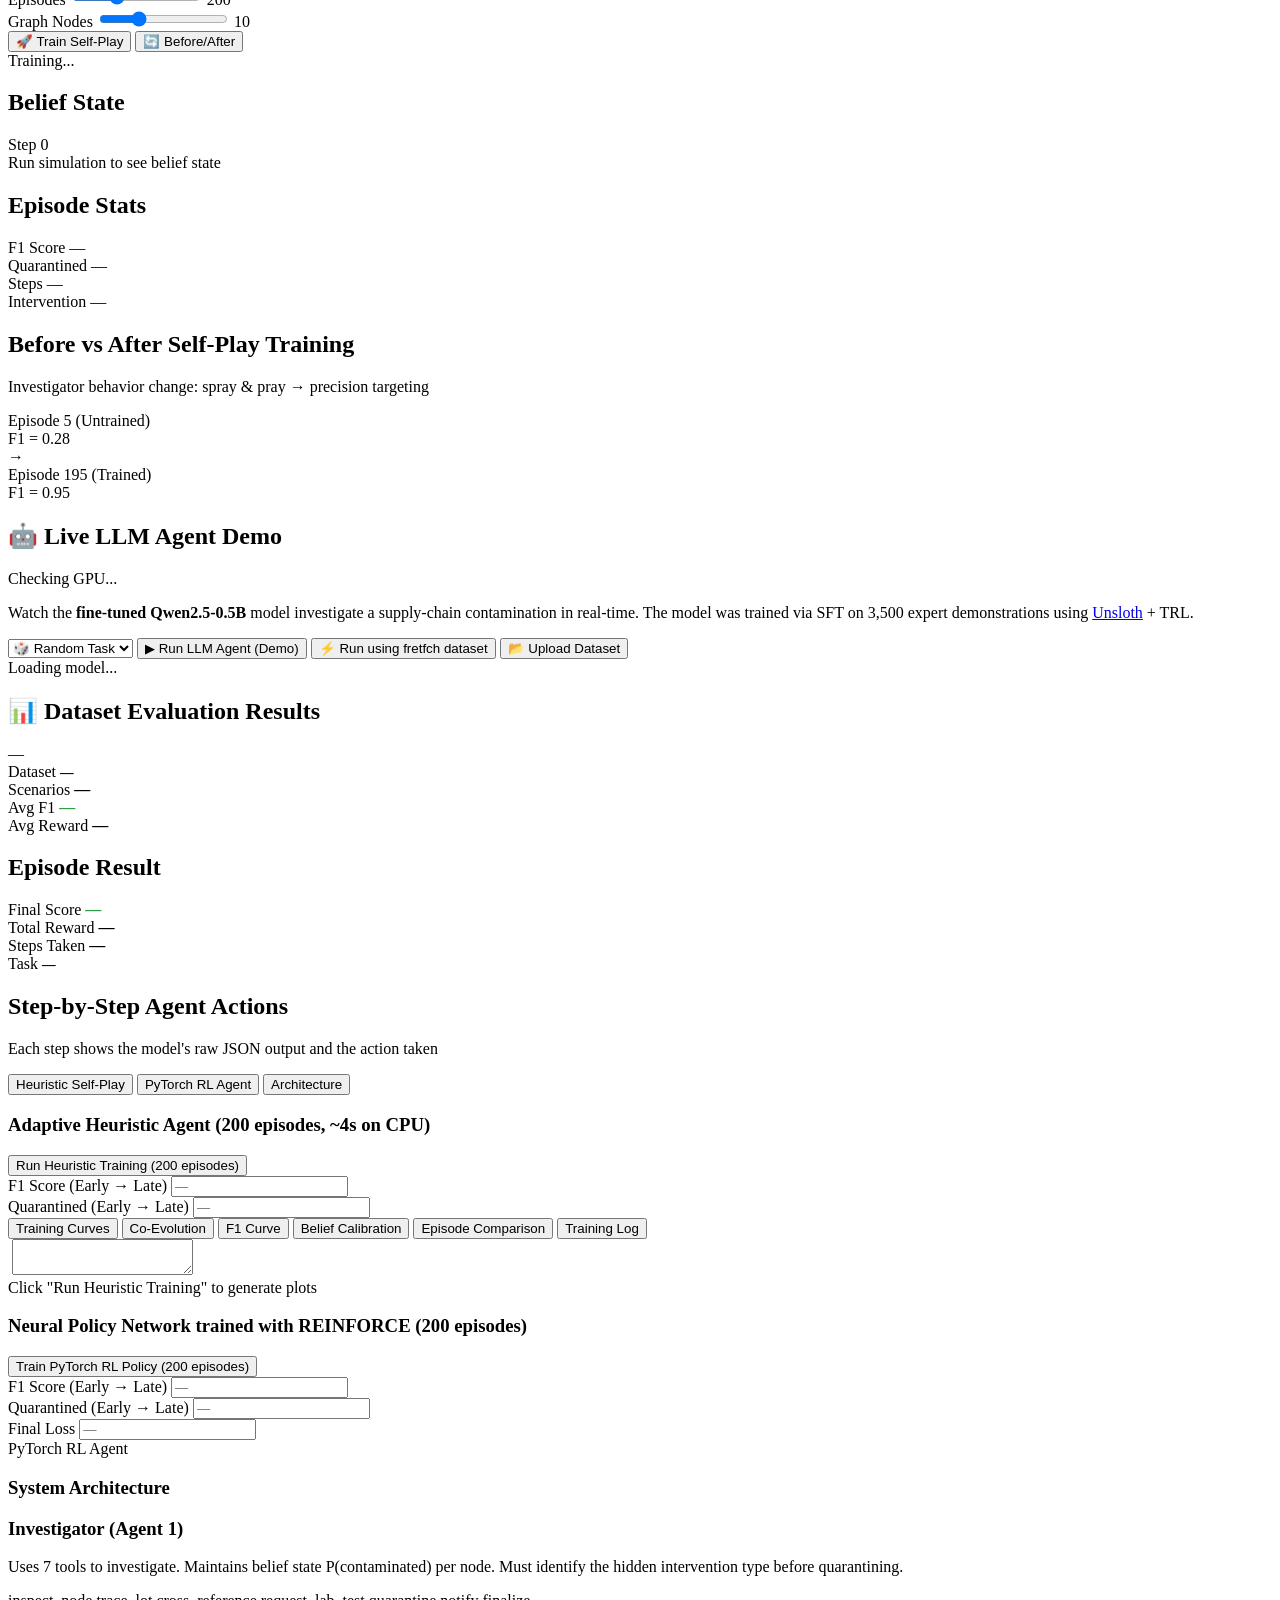
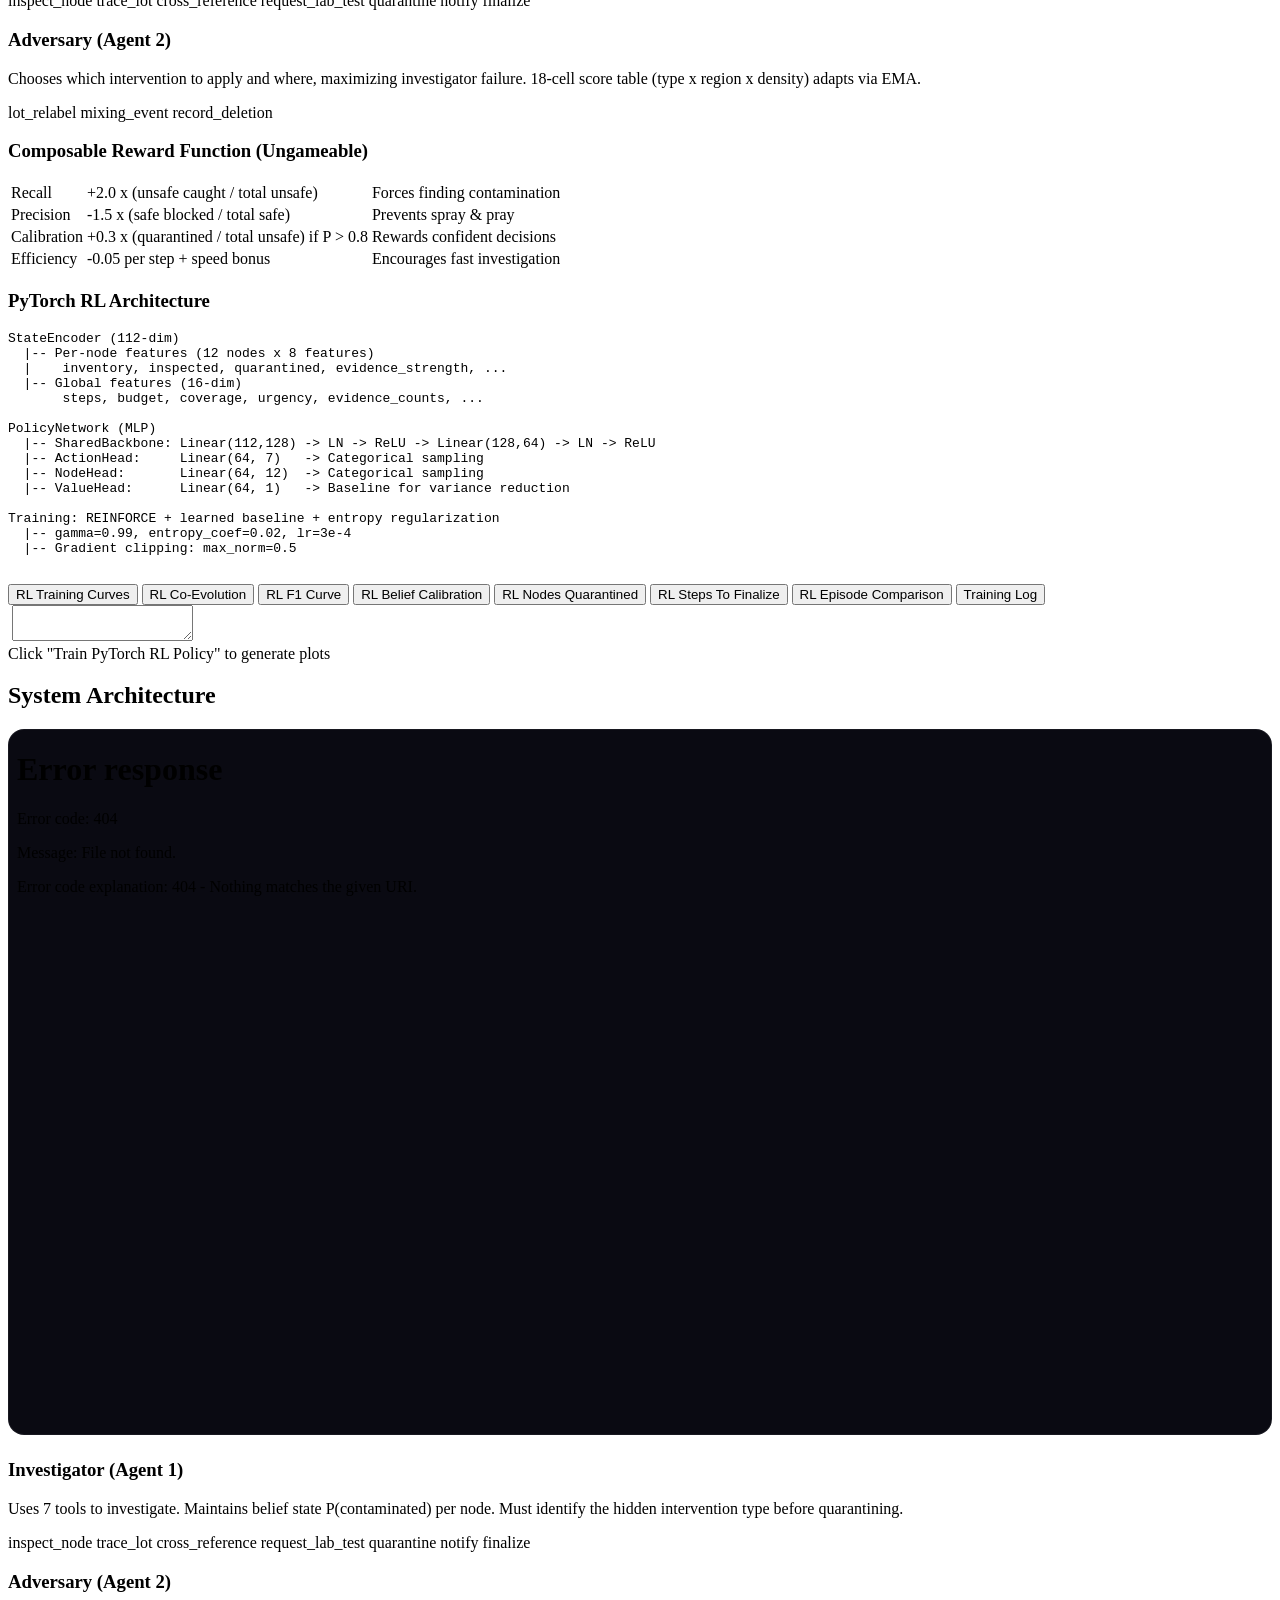
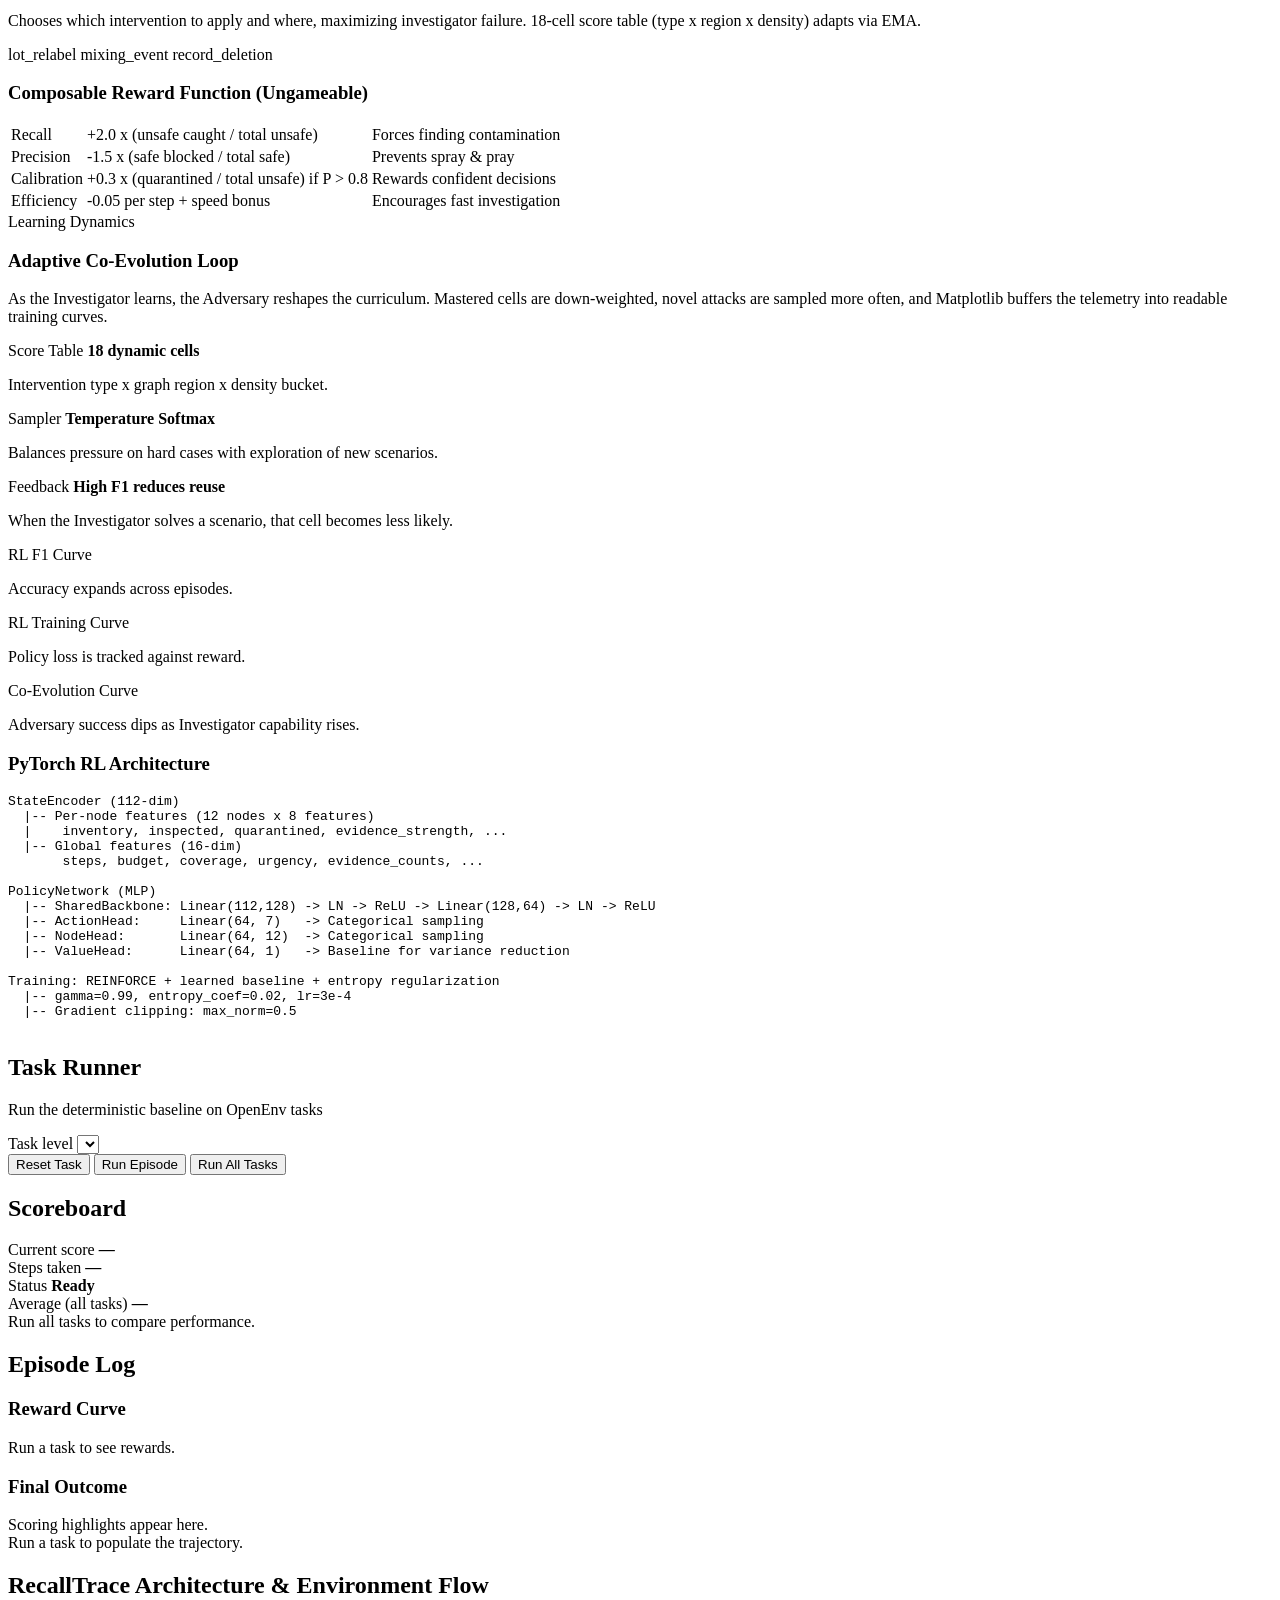
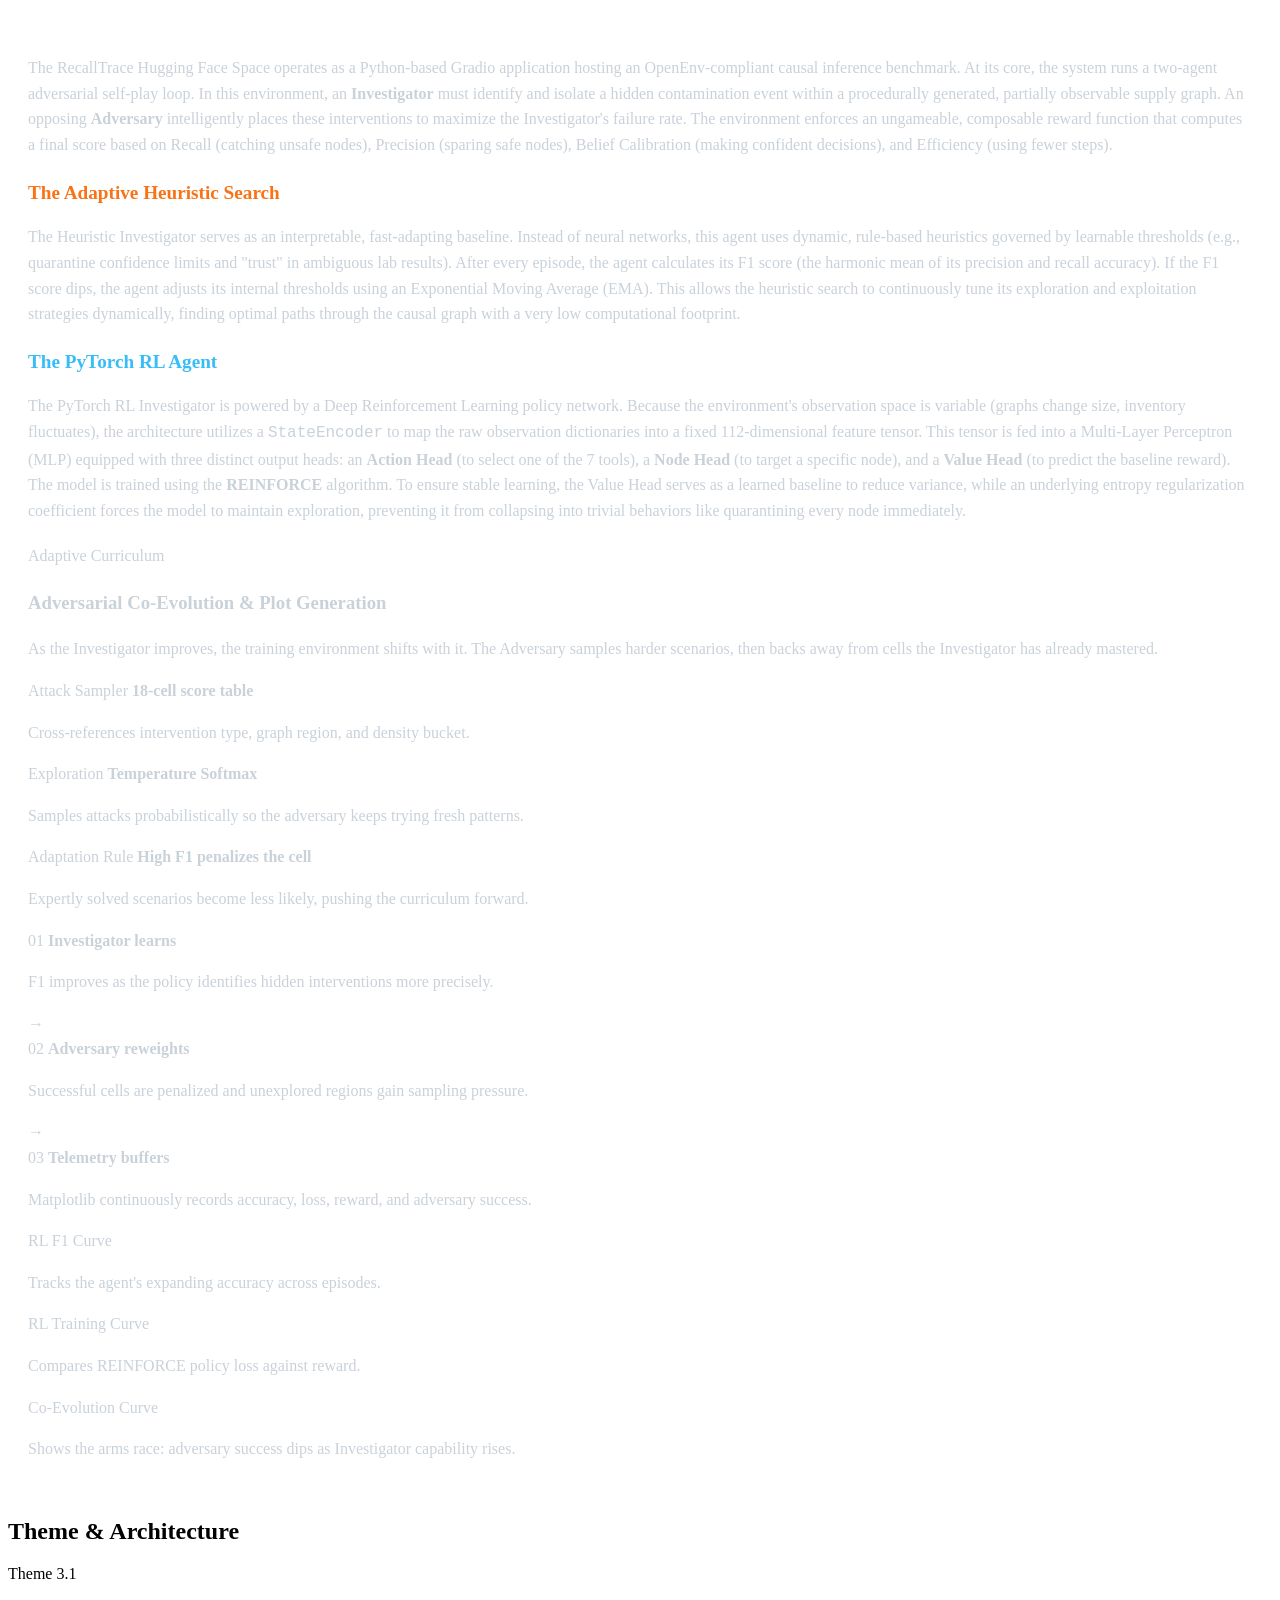
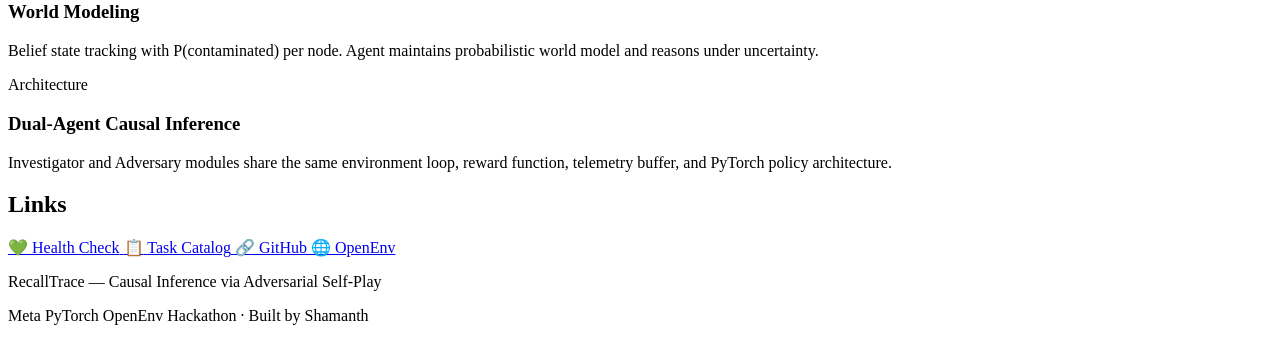
==== commit 8ffd6a99: "Final optimizations, RL endpoint, dataset upload UI, and Hackathon artifacts" ====
--- a/server/static/index.html
+++ b/server/static/index.html
@@ -12,7 +12,7 @@
   <link
     href="https://fonts.googleapis.com/css2?family=Inter:wght@300;400;500;600;700;800;900&family=JetBrains+Mono:wght@400;500;600;700&display=swap"
     rel="stylesheet">
-  <link rel="stylesheet" href="/static/styles.css?v=14">
+  <link rel="stylesheet" href="/static/styles.css?v=15">
 </head>
 
 <body>
@@ -278,8 +278,15 @@
               <option value="">🎲 Random Task</option>
             </select>
             <button class="btn btn-primary btn-glow" id="btn-llm-run" onclick="runLLMEpisode()">
-              <span class="btn-icon">▶</span> Run LLM Agent
+              <span class="btn-icon">▶</span> Run LLM Agent (Demo)
             </button>
+            <button class="btn btn-secondary" id="btn-llm-default-ds" onclick="runDefaultDataset()">
+              <span class="btn-icon">⚡</span> Run using fretfch dataset
+            </button>
+            <button class="btn btn-secondary" id="btn-llm-dataset" onclick="document.getElementById('dataset-file-input').click()">
+              <span class="btn-icon">📂</span> Upload Dataset
+            </button>
+            <input type="file" id="dataset-file-input" accept=".json,.csv" style="display:none" onchange="handleDatasetUpload(event)">
           </div>
           <div class="progress-container hidden" id="llm-progress">
             <div class="progress-bar">
@@ -287,6 +294,35 @@
             </div>
             <span class="progress-text" id="llm-progress-text">Loading model...</span>
           </div>
+        </div>
+      </div>
+
+      <!-- Dataset Evaluation Results -->
+      <div class="llm-results hidden" id="dataset-results">
+        <div class="panel glass-panel">
+          <div class="panel-header">
+            <h2>📊 Dataset Evaluation Results</h2>
+            <div class="panel-badge" id="dataset-name-badge">—</div>
+          </div>
+          <div class="score-grid">
+            <div class="score-card">
+              <span>Dataset</span>
+              <strong id="ds-name" style="font-size:0.85em">—</strong>
+            </div>
+            <div class="score-card">
+              <span>Scenarios</span>
+              <strong id="ds-count">—</strong>
+            </div>
+            <div class="score-card">
+              <span>Avg F1</span>
+              <strong id="ds-f1" style="color:#2ea043">—</strong>
+            </div>
+            <div class="score-card">
+              <span>Avg Reward</span>
+              <strong id="ds-reward">—</strong>
+            </div>
+          </div>
+          <div id="ds-scenario-list" class="oe-log-area" style="max-height:300px;overflow-y:auto;"></div>
         </div>
       </div>
 
@@ -476,6 +512,11 @@
       <div class="gradio-tab-content hidden" id="tab-g-arch">
         <div class="arch-container">
             <h2 class="arch-title">System Architecture</h2>
+
+            <!-- Embedded Architecture Diagram -->
+            <div style="background: #0a0a12; border-radius: 16px; border: 1px solid rgba(255,255,255,0.06); overflow: hidden; margin-bottom: 24px;">
+              <iframe src="/static/architecture.html" style="width: 100%; height: 700px; border: none; border-radius: 16px;"></iframe>
+            </div>
 
             <div class="arch-grid">
                 <div class="arch-card">
@@ -782,7 +823,7 @@
     </footer>
   </div>
 
-  <script src="/static/app.js?v=14"></script>
+  <script src="/static/app.js?v=15"></script>
 </body>
 
 </html>
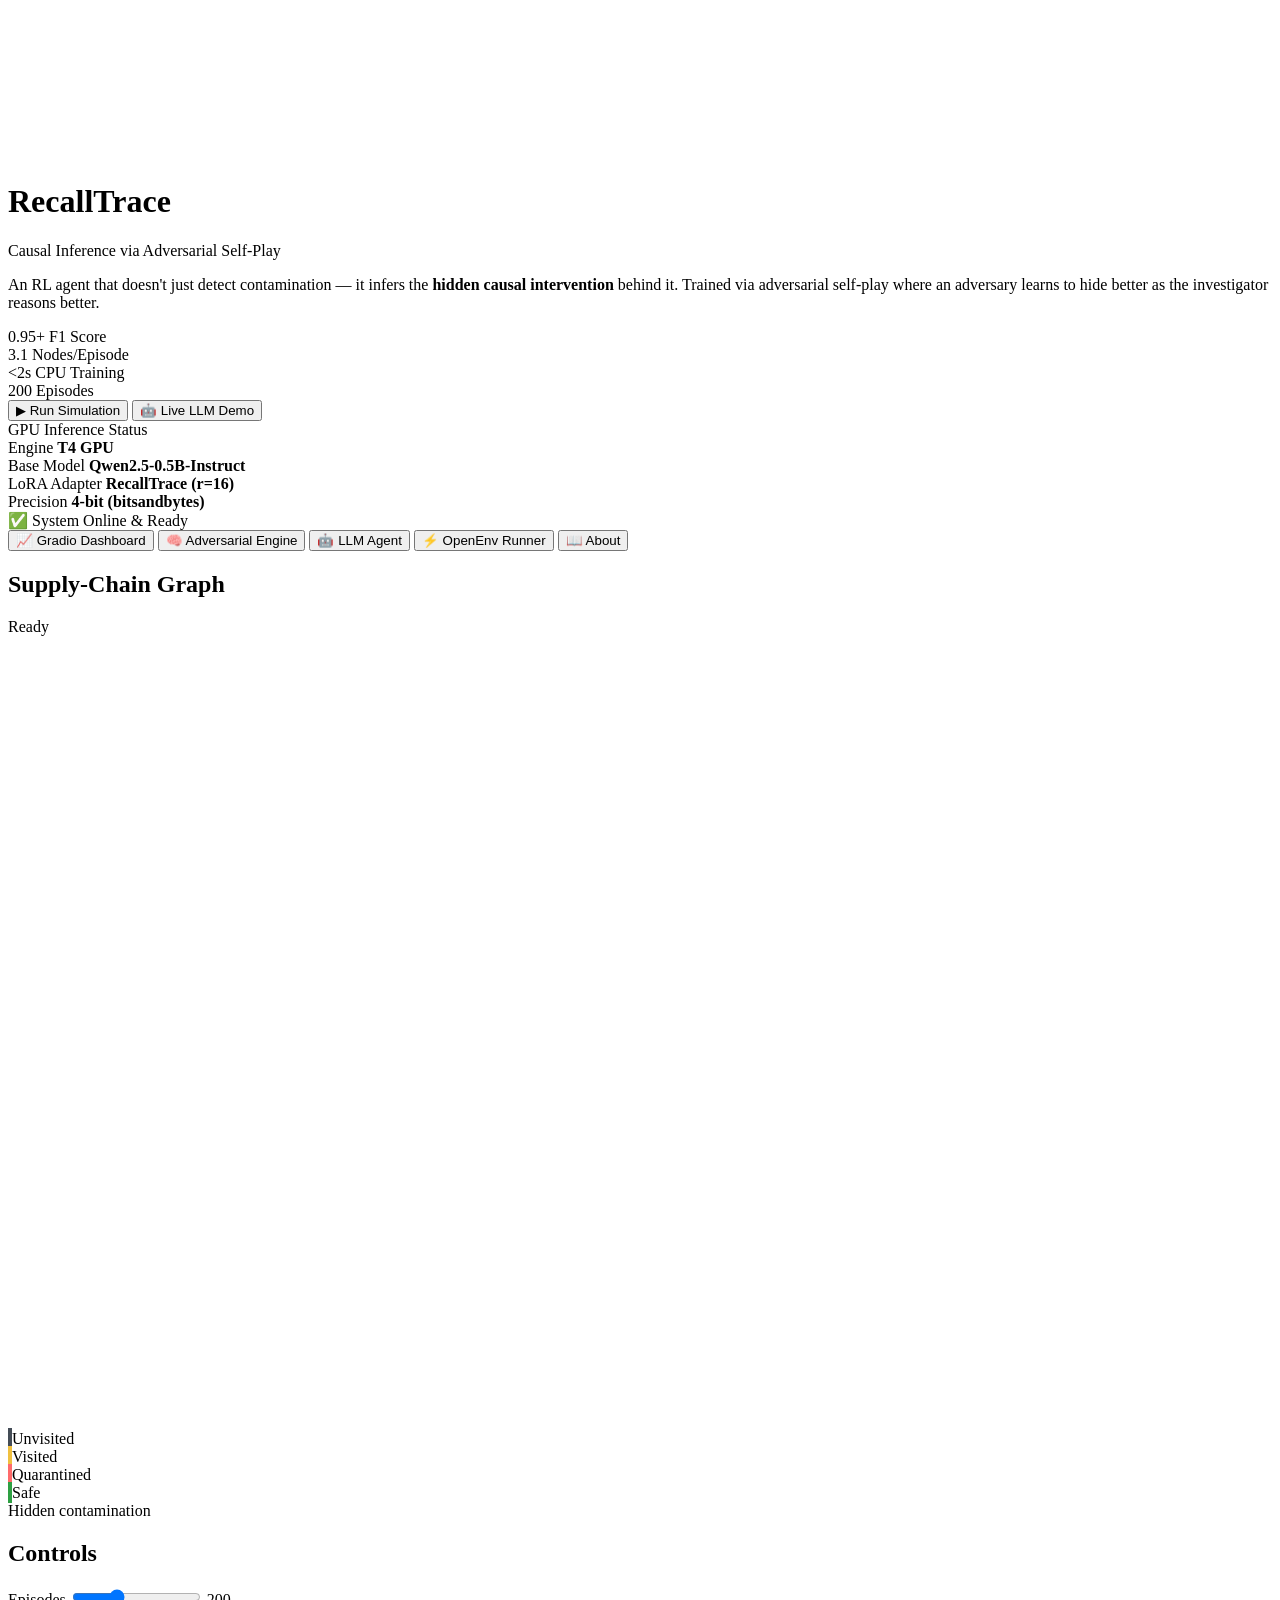
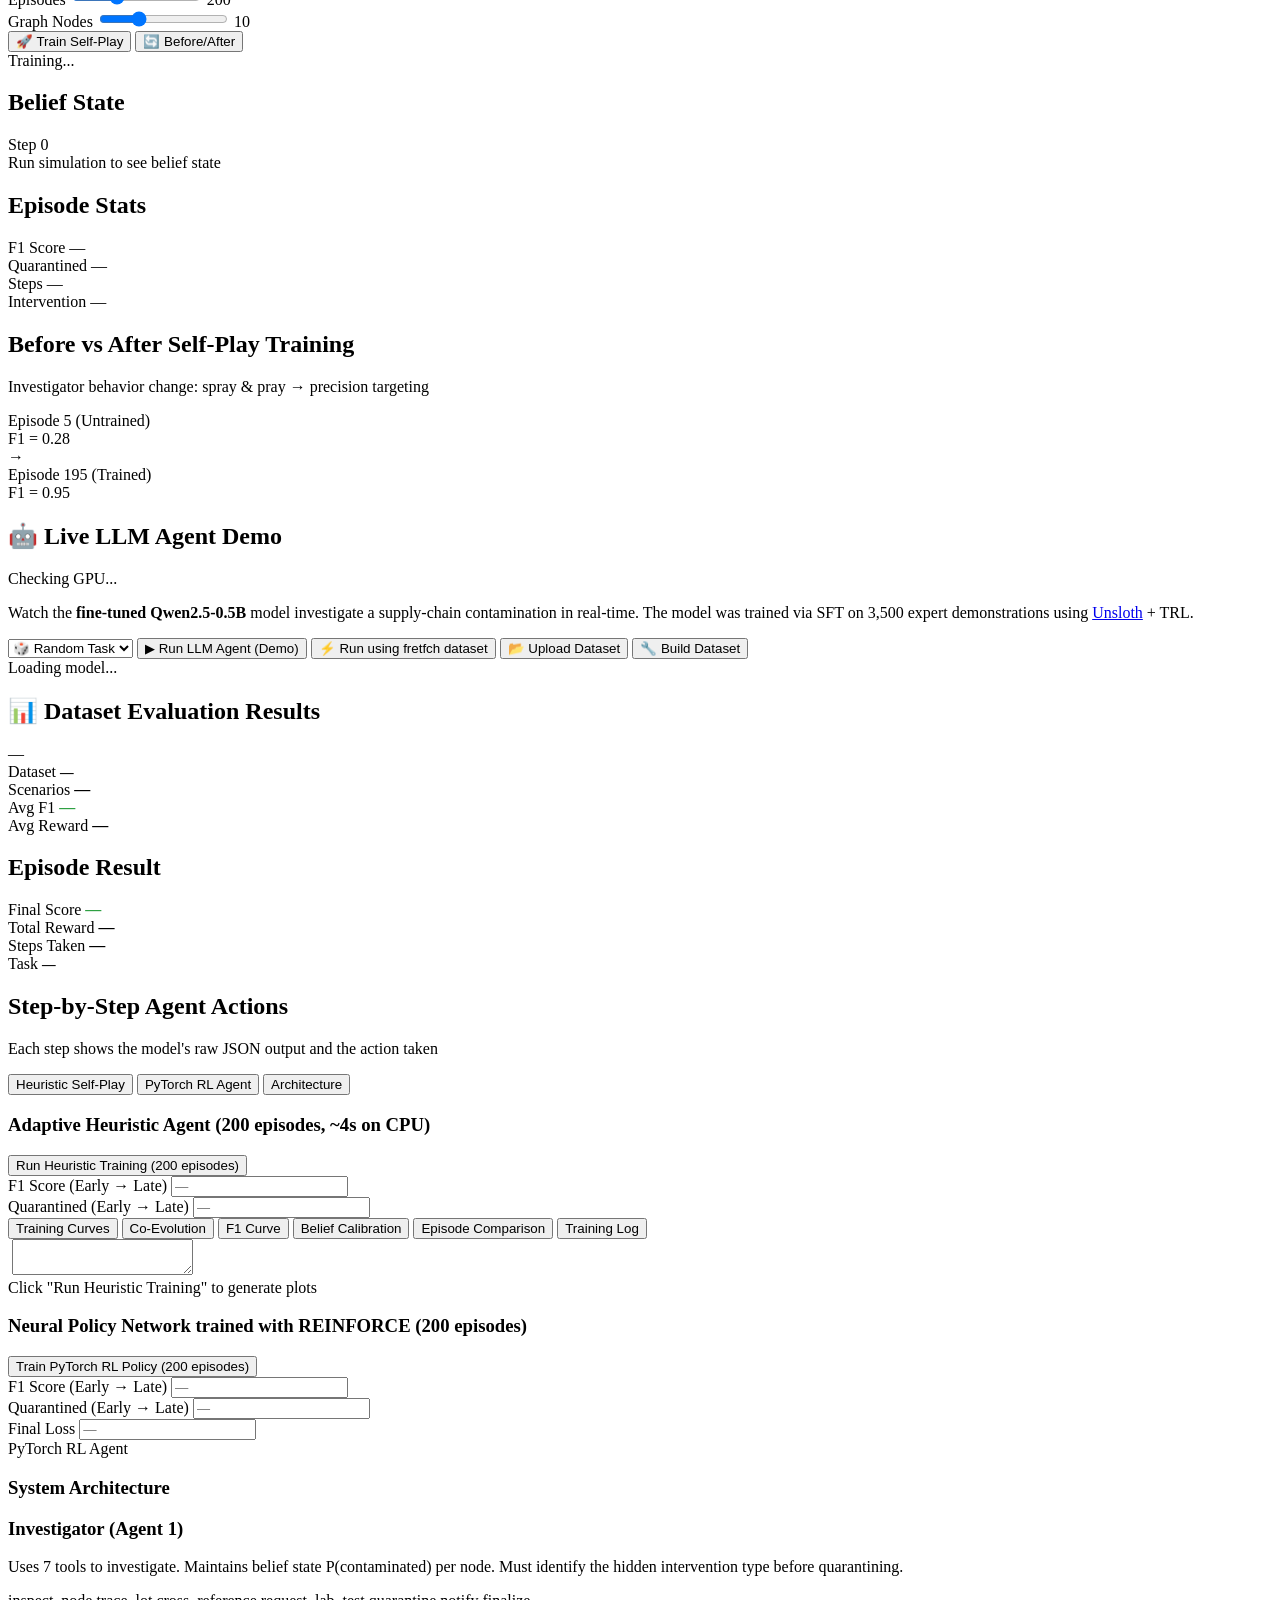
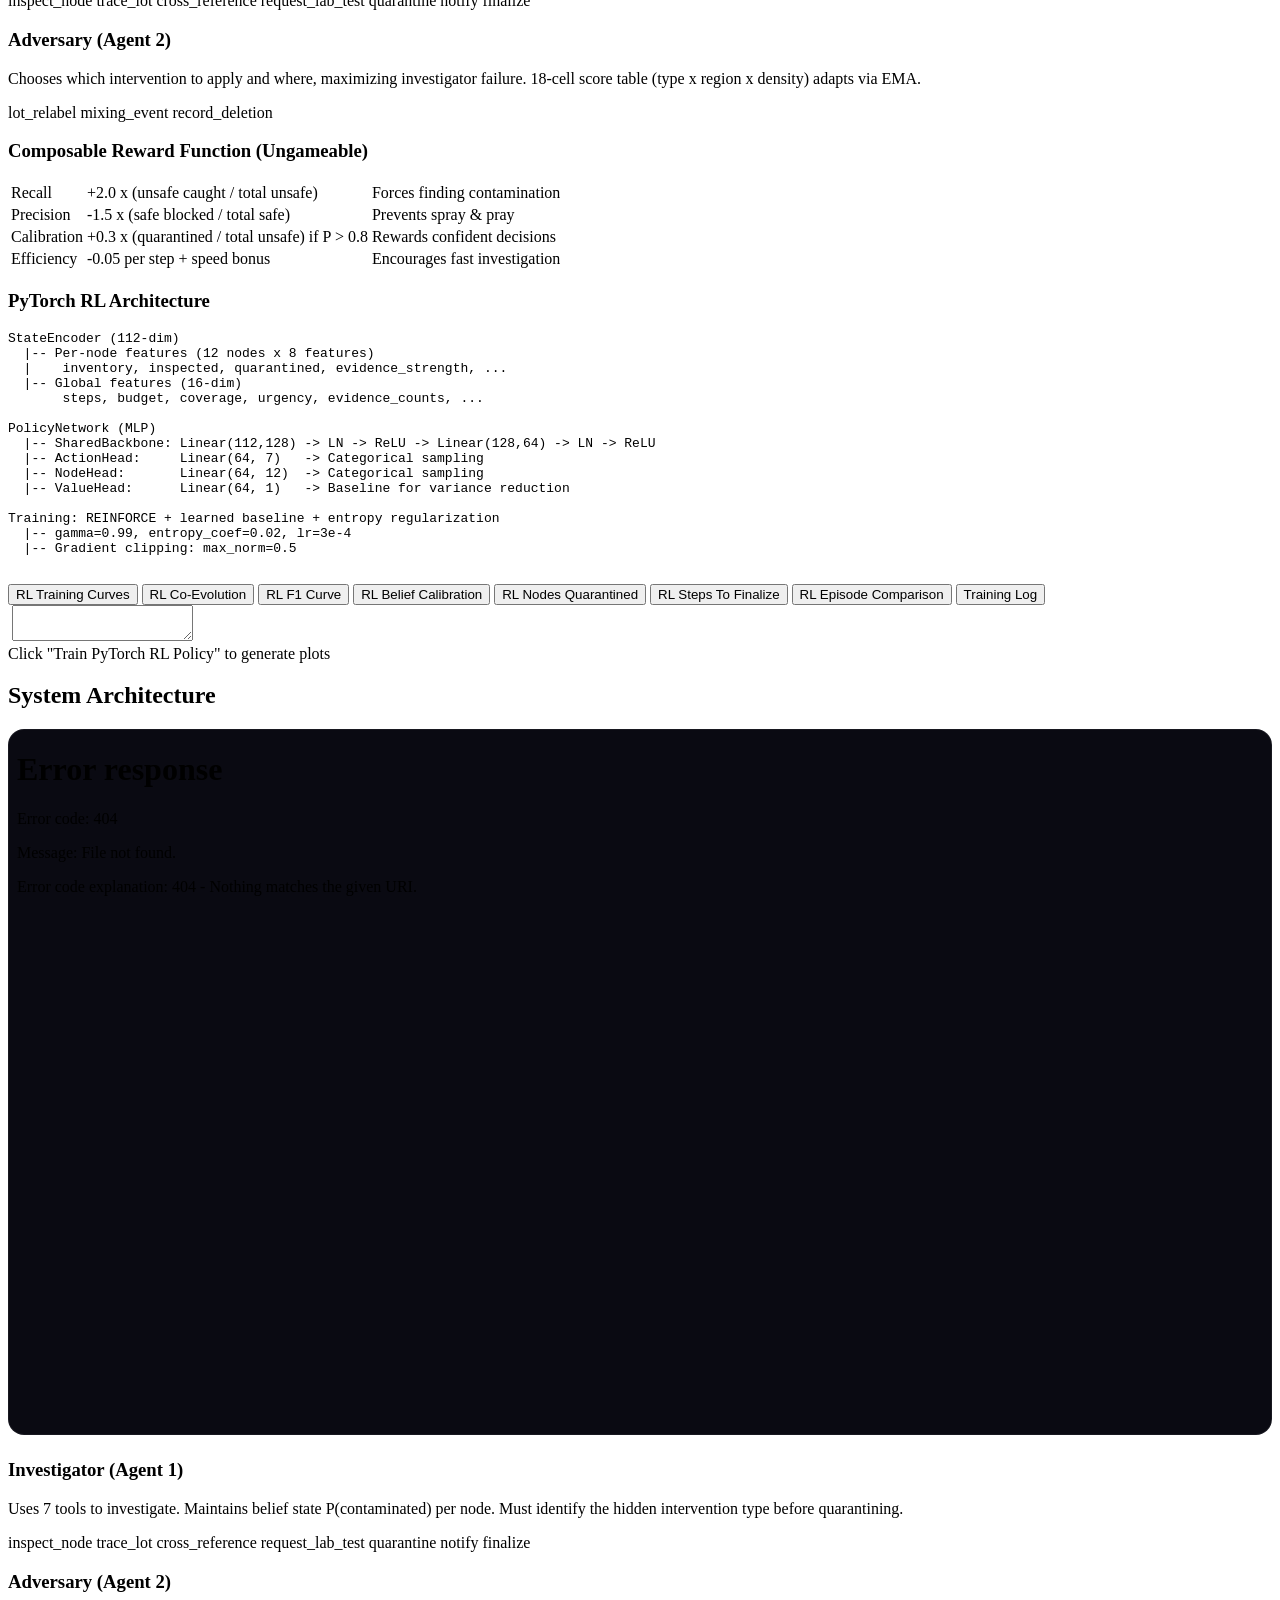
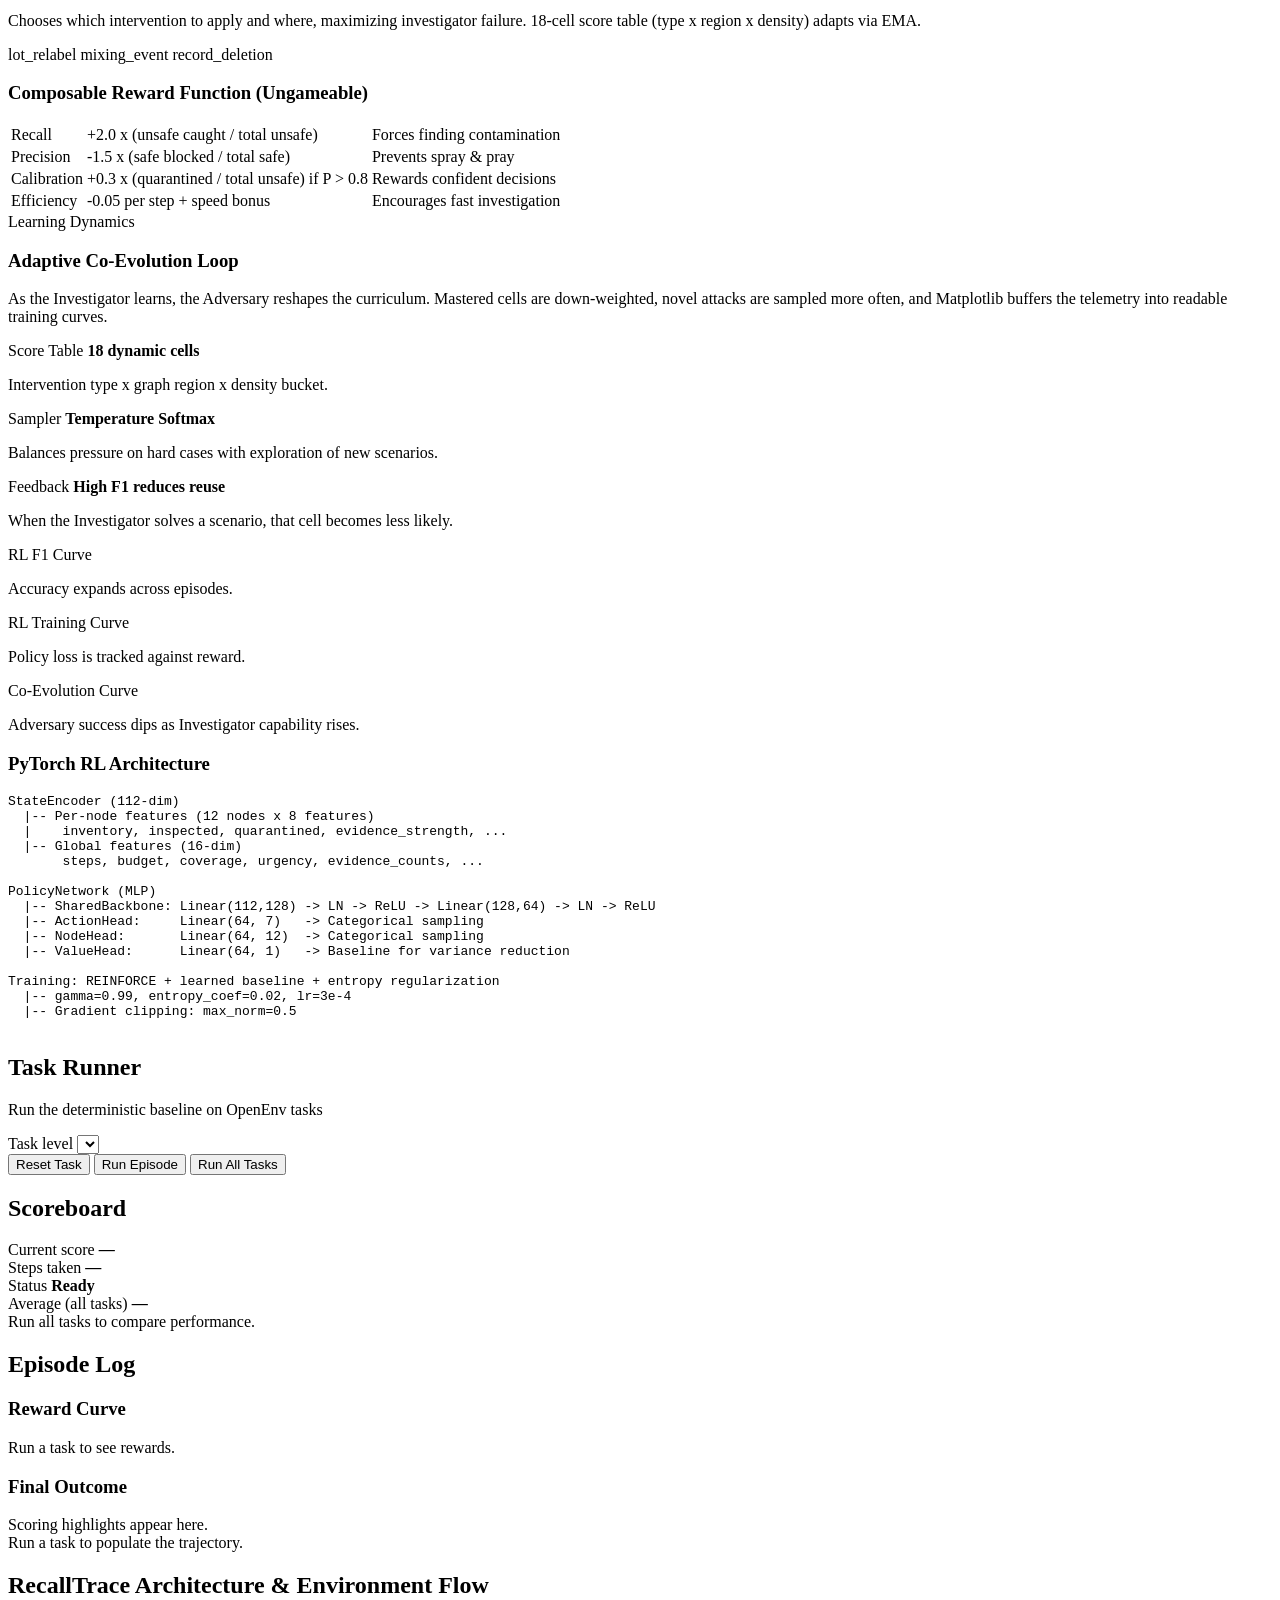
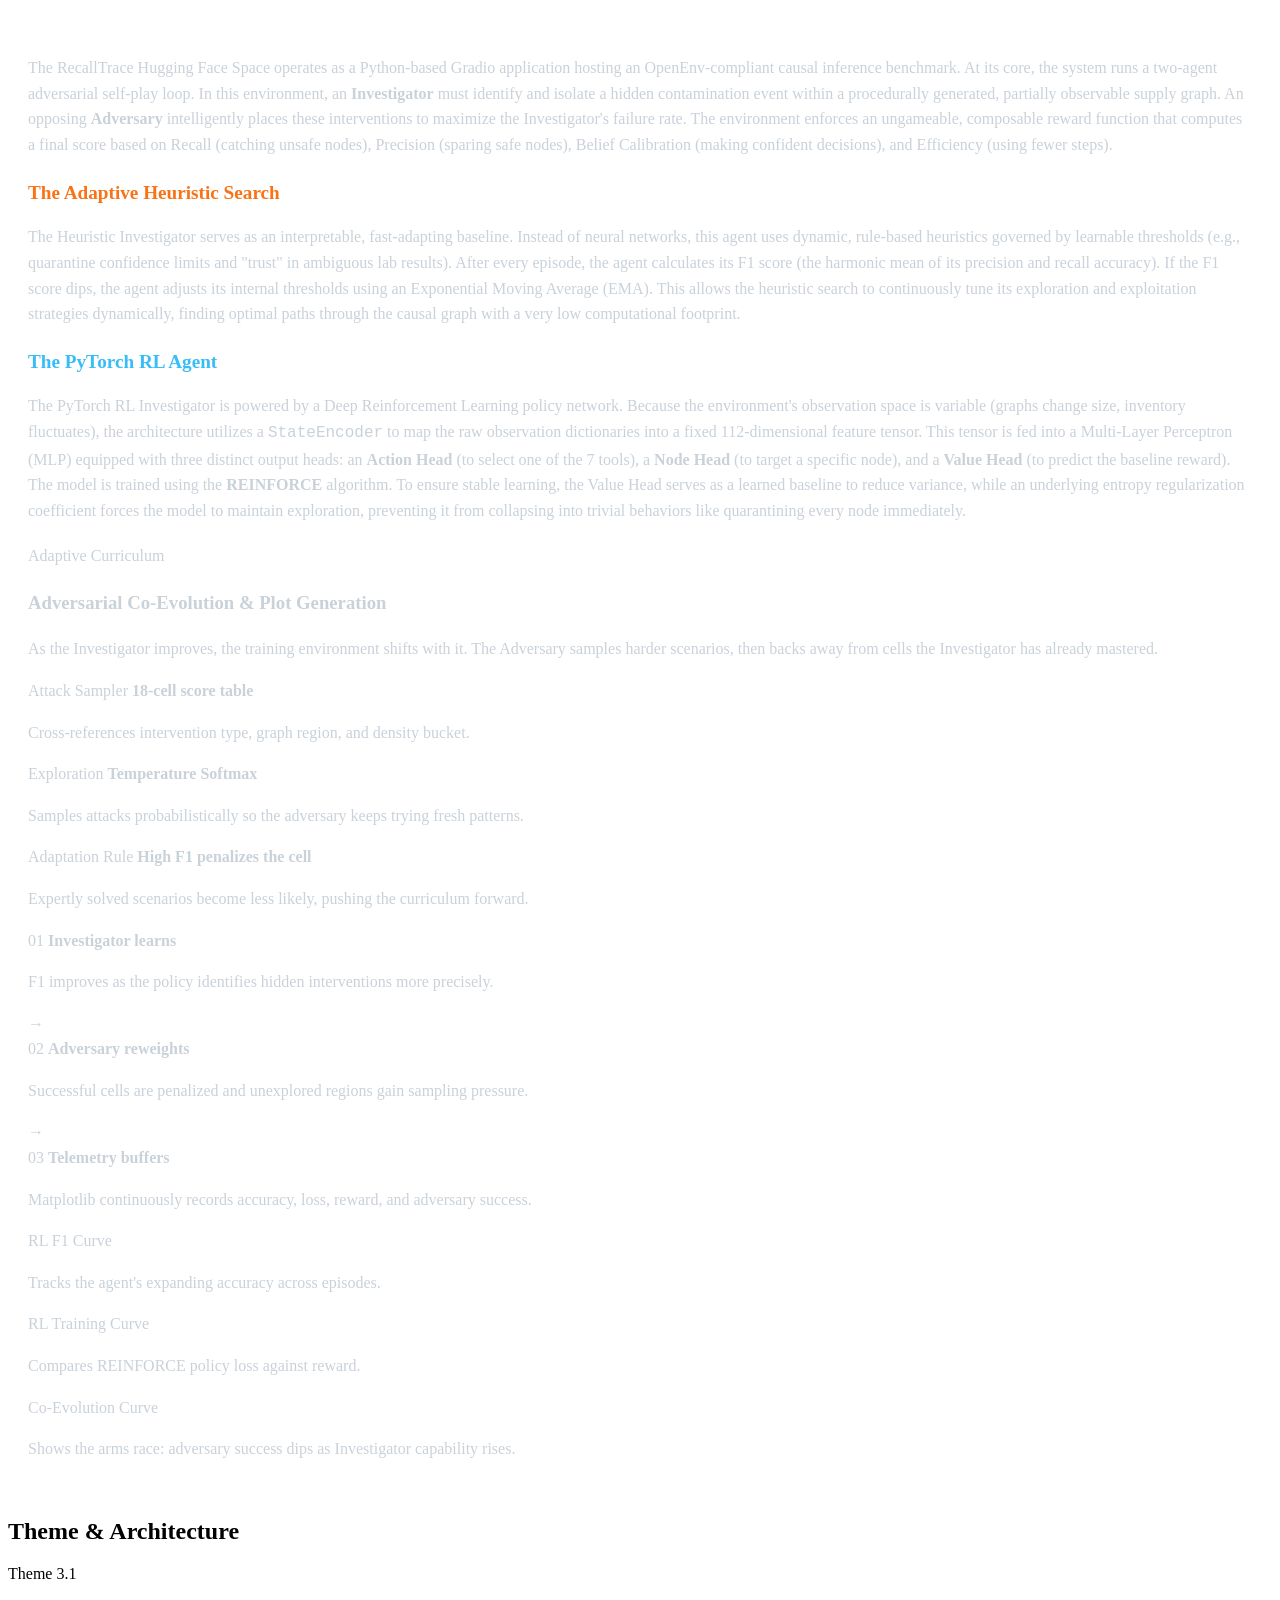
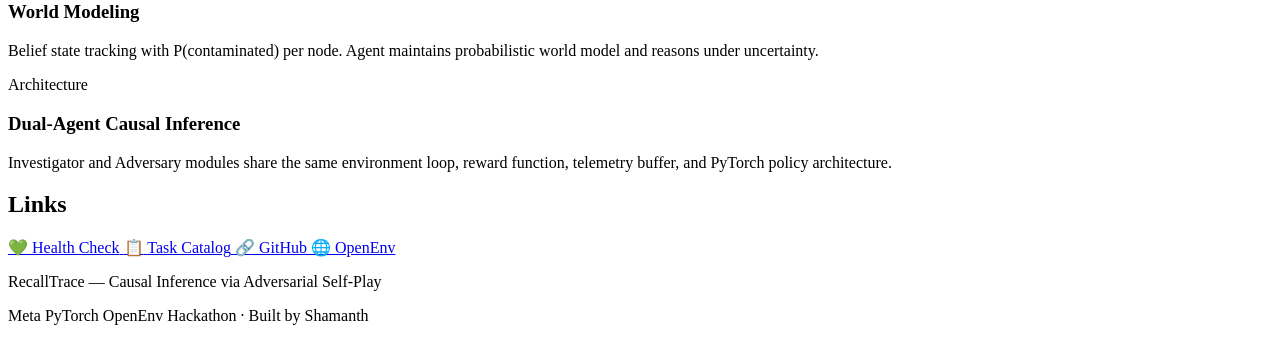
==== commit 78368d7c: "fix: resolve dataset evaluation error + add dataset builder with type specification - Fix fretfch.js" ====
--- a/server/static/index.html
+++ b/server/static/index.html
@@ -12,7 +12,7 @@
   <link
     href="https://fonts.googleapis.com/css2?family=Inter:wght@300;400;500;600;700;800;900&family=JetBrains+Mono:wght@400;500;600;700&display=swap"
     rel="stylesheet">
-  <link rel="stylesheet" href="/static/styles.css?v=15">
+  <link rel="stylesheet" href="/static/styles.css?v=16">
 </head>
 
 <body>
@@ -286,7 +286,10 @@
             <button class="btn btn-secondary" id="btn-llm-dataset" onclick="document.getElementById('dataset-file-input').click()">
               <span class="btn-icon">📂</span> Upload Dataset
             </button>
-            <input type="file" id="dataset-file-input" accept=".json,.csv" style="display:none" onchange="handleDatasetUpload(event)">
+            <button class="btn btn-secondary" id="btn-llm-build-ds" onclick="openDatasetBuilder()">
+              <span class="btn-icon">🔧</span> Build Dataset
+            </button>
+            <input type="file" id="dataset-file-input" accept=".json" style="display:none" onchange="handleDatasetUpload(event)">
           </div>
           <div class="progress-container hidden" id="llm-progress">
             <div class="progress-bar">
@@ -823,7 +826,7 @@
     </footer>
   </div>
 
-  <script src="/static/app.js?v=15"></script>
+  <script src="/static/app.js?v=16"></script>
 </body>
 
 </html>
